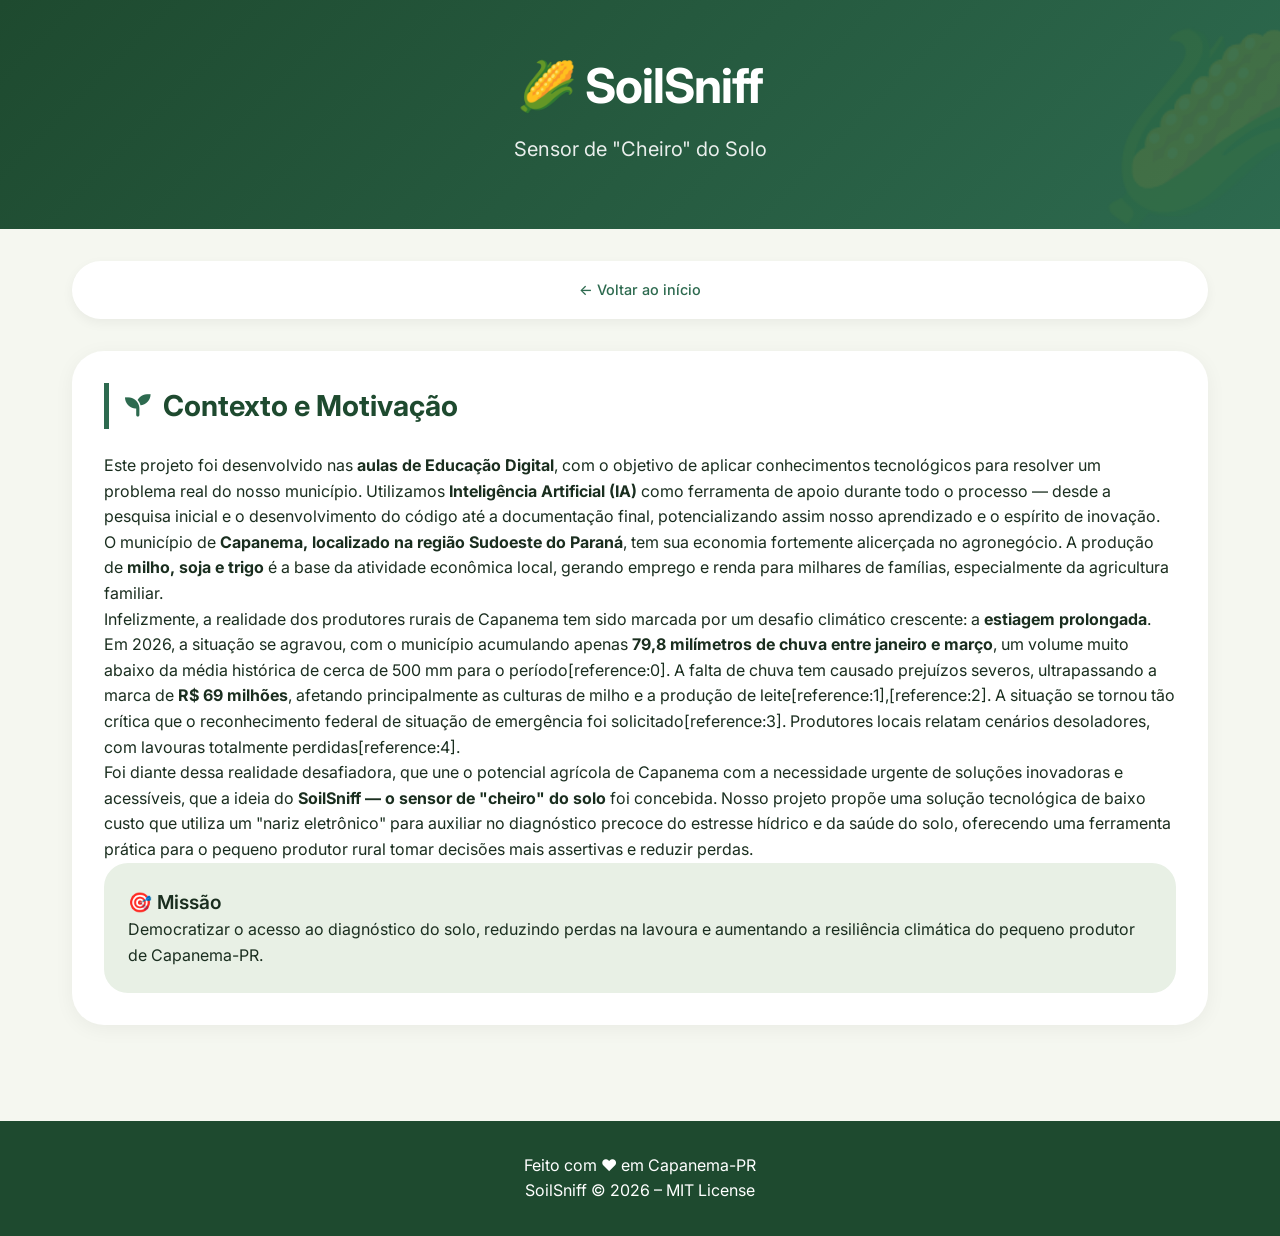
==== paginas/pagina1.html @ 220c475a "hhhh" ====
<!DOCTYPE html>
<html lang="pt-br">
<head>
    <meta charset="UTF-8">
    <meta name="viewport" content="width=device-width, initial-scale=1.0">
    <title>SoilSniff - Contexto</title>
    <link href="https://fonts.googleapis.com/css2?family=Inter:ital,wght@0,100..900;1,100..900&display=swap" rel="stylesheet">
    <link rel="stylesheet" href="https://cdnjs.cloudflare.com/ajax/libs/font-awesome/6.0.0-beta3/css/all.min.css">
    <link rel="stylesheet" href="../style.css">
    <link rel="stylesheet" href="../css/text.css">
    <link rel="stylesheet" href="../css/divs.css">
</head>
<body>
    <div class="header"><div class="header-content"><h1>🌽 SoilSniff</h1><p>Sensor de "Cheiro" do Solo</p></div></div>
    <div class="container">
        <div class="nav"><a href="../index.html">← Voltar ao início</a></div>
        <section class="section">
            <h2><i class="fas fa-seedling"></i> Contexto e Motivação</h2>
            <p>Este projeto foi desenvolvido nas <strong>aulas de Educação Digital</strong>, com o objetivo de aplicar conhecimentos tecnológicos para resolver um problema real do nosso município. Utilizamos <strong>Inteligência Artificial (IA)</strong> como ferramenta de apoio durante todo o processo — desde a pesquisa inicial e o desenvolvimento do código até a documentação final, potencializando assim nosso aprendizado e o espírito de inovação.</p>
            
            <p>O município de <strong>Capanema, localizado na região Sudoeste do Paraná</strong>, tem sua economia fortemente alicerçada no agronegócio. A produção de <strong>milho, soja e trigo</strong> é a base da atividade econômica local, gerando emprego e renda para milhares de famílias, especialmente da agricultura familiar.</p>
            
            <p>Infelizmente, a realidade dos produtores rurais de Capanema tem sido marcada por um desafio climático crescente: a <strong>estiagem prolongada</strong>. Em 2026, a situação se agravou, com o município acumulando apenas <strong>79,8 milímetros de chuva entre janeiro e março</strong>, um volume muito abaixo da média histórica de cerca de 500 mm para o período[reference:0]. A falta de chuva tem causado prejuízos severos, ultrapassando a marca de <strong>R$ 69 milhões</strong>, afetando principalmente as culturas de milho e a produção de leite[reference:1],[reference:2]. A situação se tornou tão crítica que o reconhecimento federal de situação de emergência foi solicitado[reference:3]. Produtores locais relatam cenários desoladores, com lavouras totalmente perdidas[reference:4].</p>
            
            <p>Foi diante dessa realidade desafiadora, que une o potencial agrícola de Capanema com a necessidade urgente de soluções inovadoras e acessíveis, que a ideia do <strong>SoilSniff — o sensor de "cheiro" do solo</strong> foi concebida. Nosso projeto propõe uma solução tecnológica de baixo custo que utiliza um "nariz eletrônico" para auxiliar no diagnóstico precoce do estresse hídrico e da saúde do solo, oferecendo uma ferramenta prática para o pequeno produtor rural tomar decisões mais assertivas e reduzir perdas.</p>

            <div class="stat-card" style="background: #e8f0e5; text-align: left;">
                <p style="font-size: 1.2rem; font-weight: 600;">🎯 Missão</p>
                <p>Democratizar o acesso ao diagnóstico do solo, reduzindo perdas na lavoura e aumentando a resiliência climática do pequeno produtor de Capanema-PR.</p>
            </div>
        </section>
    </div>
    <div class="footer"><p>Feito com ❤️ em Capanema-PR</p><p>SoilSniff © 2026 – MIT License</p></div>
</body>
</html>
---- style.css ----
* {
    margin: 0;
    padding: 0;
    box-sizing: border-box;
}

body {
    font-family: 'Inter', sans-serif;
    background-color: #f5f7f0;
    color: #1a2e1f;
    line-height: 1.6;
}

.header {
    background: linear-gradient(135deg, #1e4a2f 0%, #2d6a4f 100%);
    color: white;
    padding: 3rem 2rem;
    text-align: center;
    position: relative;
    overflow: hidden;
}

.header::before {
    content: "🌽";
    font-size: 180px;
    position: absolute;
    bottom: -40px;
    right: -40px;
    opacity: 0.1;
    pointer-events: none;
}

.header-content {
    max-width: 800px;
    margin: 0 auto;
    position: relative;
    z-index: 1;
}

.header h1 {
    font-size: 3rem;
    margin-bottom: 0.5rem;
    letter-spacing: -0.02em;
}

.header p {
    font-size: 1.25rem;
    opacity: 0.9;
    margin-bottom: 1rem;
}

.badges {
    margin-top: 1rem;
    display: flex;
    gap: 0.75rem;
    justify-content: center;
    flex-wrap: wrap;
}

.badge {
    background: rgba(255,255,255,0.2);
    padding: 0.4rem 1rem;
    border-radius: 20px;
    font-size: 0.85rem;
    backdrop-filter: blur(4px);
}

.container {
    max-width: 1200px;
    margin: 0 auto;
    padding: 2rem;
}

.nav {
    background: white;
    border-radius: 60px;
    padding: 0.5rem 1rem;
    display: flex;
    justify-content: center;
    flex-wrap: wrap;
    gap: 0.5rem;
    margin-bottom: 2rem;
    box-shadow: 0 4px 12px rgba(0,0,0,0.05);
    position: sticky;
    top: 1rem;
    z-index: 100;
}

.nav a {
    color: #2d6a4f;
    text-decoration: none;
    padding: 0.6rem 1.2rem;
    border-radius: 40px;
    font-weight: 500;
    transition: all 0.2s;
    font-size: 0.9rem;
}

.nav a:hover {
    background: #e8f0e5;
    color: #1a4a2f;
}

.section {
    background: white;
    border-radius: 32px;
    padding: 2rem;
    margin-bottom: 2rem;
    box-shadow: 0 4px 20px rgba(0,0,0,0.05);
    transition: transform 0.2s;
}

.section:hover {
    transform: translateY(-2px);
}

.section h2 {
    font-size: 1.8rem;
    margin-bottom: 1.5rem;
    color: #1e4a2f;
    display: flex;
    align-items: center;
    gap: 0.75rem;
    border-left: 5px solid #2d6a4f;
    padding-left: 1rem;
}

.section h2 i {
    color: #2d6a4f;
    font-size: 1.6rem;
}

.card-grid {
    display: grid;
    grid-template-columns: repeat(auto-fit, minmax(280px, 1fr));
    gap: 1.5rem;
    margin-top: 1rem;
}

.card {
    background: #f9fbf7;
    padding: 1.5rem;
    border-radius: 24px;
    border: 1px solid #e0e8db;
    transition: all 0.2s;
}

.card:hover {
    border-color: #2d6a4f;
    box-shadow: 0 8px 24px rgba(45,106,79,0.1);
}

.card h3 {
    color: #1e4a2f;
    margin-bottom: 1rem;
    font-size: 1.25rem;
}

.led-table {
    display: flex;
    flex-direction: column;
    gap: 1rem;
}

.led-item {
    display: flex;
    align-items: center;
    gap: 1rem;
    padding: 0.75rem;
    background: #f9fbf7;
    border-radius: 16px;
}

.led-light {
    width: 40px;
    height: 40px;
    border-radius: 50%;
    box-shadow: 0 2px 8px rgba(0,0,0,0.2);
}

.led-light.verde {
    background: #22c55e;
    box-shadow: 0 0 8px #22c55e;
}

.led-light.amarelo {
    background: #eab308;
    box-shadow: 0 0 8px #eab308;
}

.led-light.vermelho {
    background: #ef4444;
    box-shadow: 0 0 8px #ef4444;
}

.code-block {
    background: #1e293b;
    color: #e2e8f0;
    padding: 1rem;
    border-radius: 16px;
    overflow-x: auto;
    font-family: 'Monaco', 'Menlo', monospace;
    font-size: 0.8rem;
    line-height: 1.5;
    margin: 1rem 0;
}

.hardware-table {
    width: 100%;
    border-collapse: collapse;
}

.hardware-table th,
.hardware-table td {
    padding: 0.75rem;
    text-align: left;
    border-bottom: 1px solid #e0e8db;
}

.hardware-table th {
    background: #e8f0e5;
    font-weight: 600;
    color: #1e4a2f;
}

.btn {
    display: inline-block;
    background: #2d6a4f;
    color: white;
    padding: 0.75rem 1.5rem;
    border-radius: 40px;
    text-decoration: none;
    font-weight: 500;
    transition: all 0.2s;
    border: none;
    cursor: pointer;
}

.btn:hover {
    background: #1e4a2f;
    transform: scale(1.02);
}

.footer {
    background: #1e4a2f;
    color: white;
    text-align: center;
    padding: 2rem;
    margin-top: 2rem;
}

.stats-grid {
    display: grid;
    grid-template-columns: repeat(auto-fit, minmax(150px, 1fr));
    gap: 1rem;
    text-align: center;
}

.stat-card {
    background: linear-gradient(135deg, #e8f0e5, #d4e2cc);
    padding: 1.5rem;
    border-radius: 24px;
}

.stat-number {
    font-size: 2rem;
    font-weight: 700;
    color: #1e4a2f;
}

.demo-panel {
    background: #1e293b;
    border-radius: 24px;
    padding: 2rem;
    color: white;
    text-align: center;
}

.demo-led {
    width: 80px;
    height: 80px;
    border-radius: 50%;
    margin: 1rem auto;
    transition: all 0.3s;
}

.slider-container {
    margin-top: 1rem;
}

input[type="range"] {
    width: 100%;
    margin: 0.5rem 0;
}

@media (max-width: 768px) {
    .header h1 {
        font-size: 2rem;
    }
    .container {
        padding: 1rem;
    }
    .section {
        padding: 1.5rem;
    }
    .nav {
        border-radius: 20px;
    }
    .nav a {
        padding: 0.4rem 0.8rem;
        font-size: 0.8rem;
    }
}
---- css/text.css ----
.text-center {
    text-align: center;
}

.text-highlight {
    background: linear-gradient(120deg, #e8f0e5 0%, #e8f0e5 40%, transparent 60%);
    padding: 0 0.3rem;
    font-weight: 600;
}

.small-caps {
    font-variant: small-caps;
    letter-spacing: 0.5px;
}

.text-bold {
    font-weight: 700;
}

.text-muted {
    color: #5a6e4d;
}

.lead {
    font-size: 1.2rem;
    font-weight: 500;
}
---- css/divs.css ----
.shadow-light {
    box-shadow: 0 2px 8px rgba(0,0,0,0.05);
}

.bg-soft-green {
    background-color: #f0f5ec;
}

.rounded-xl {
    border-radius: 32px;
}

.p-4 {
    padding: 1rem;
}

.mb-2 {
    margin-bottom: 0.5rem;
}

.mt-4 {
    margin-top: 1.5rem;
}

.flex-center {
    display: flex;
    justify-content: center;
    align-items: center;
}

.gap-2 {
    gap: 0.5rem;
}

.border-bottom {
    border-bottom: 2px solid #e0e8db;
}
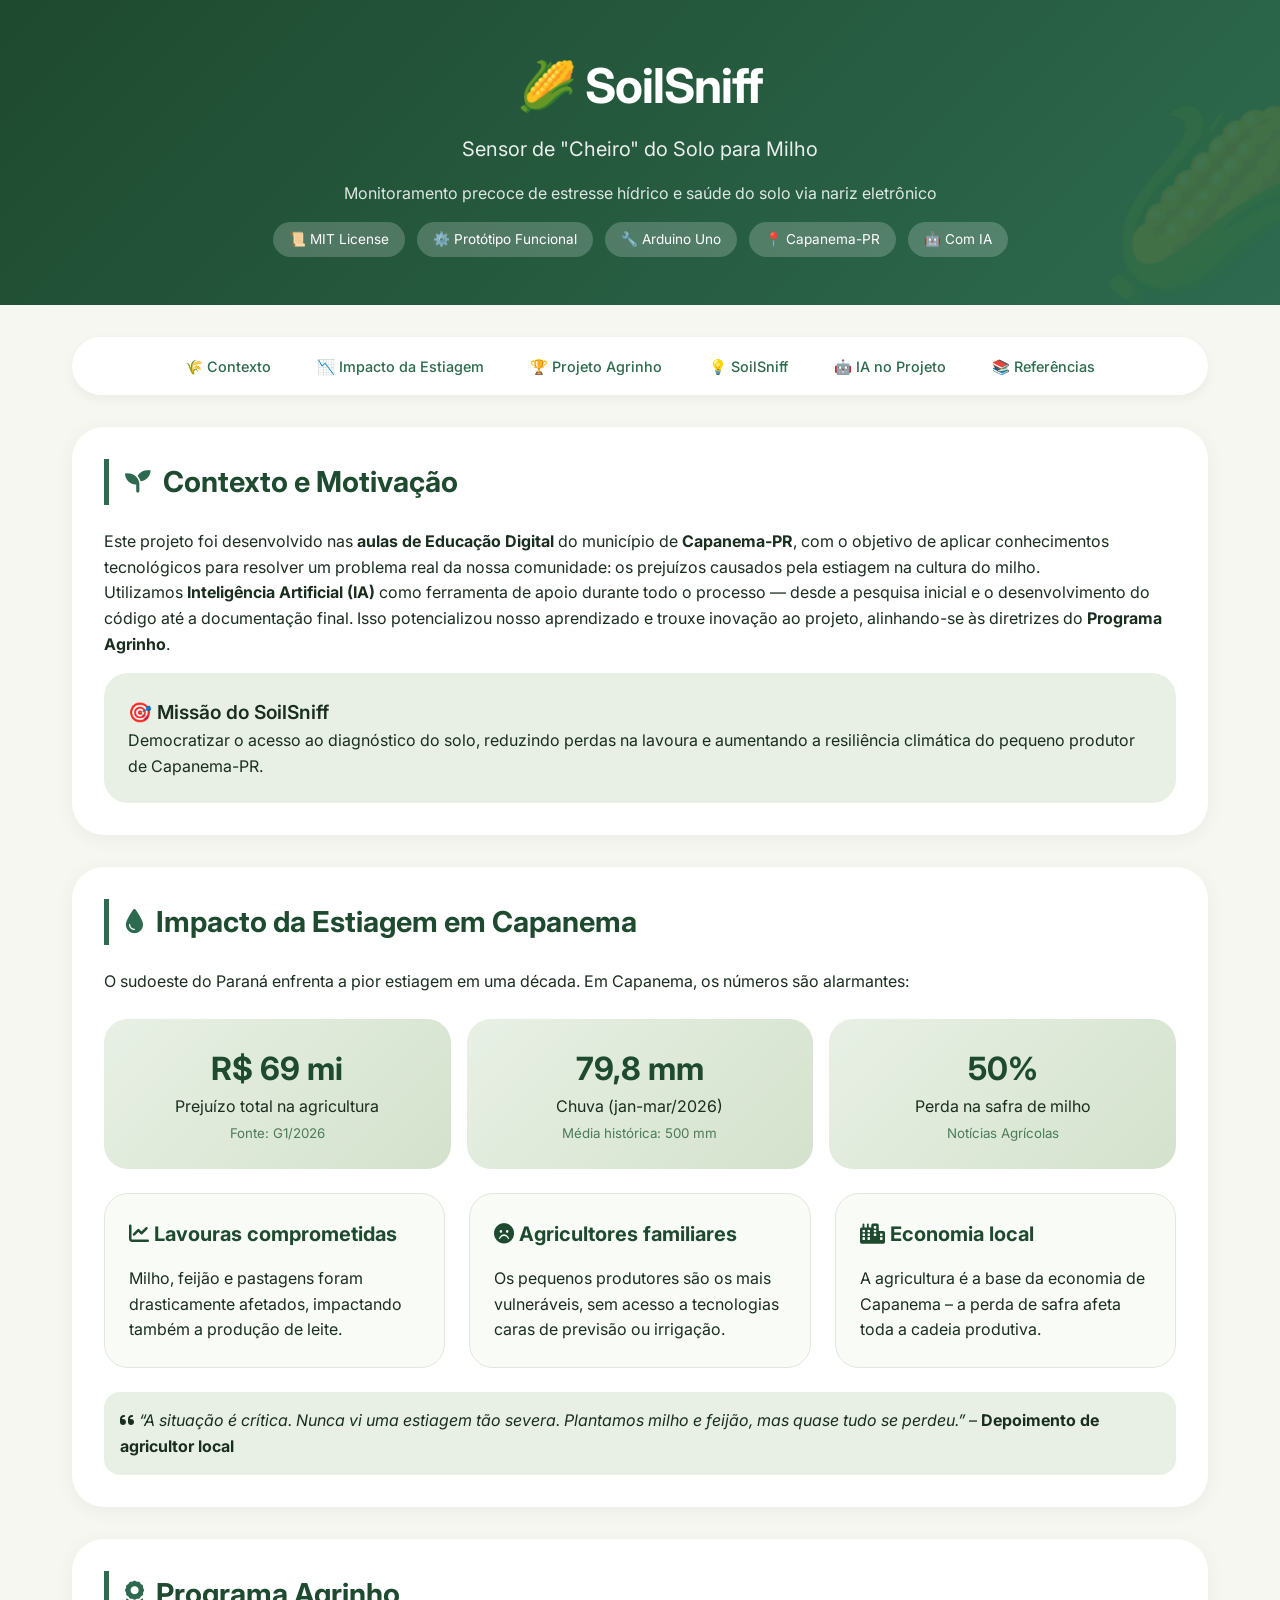
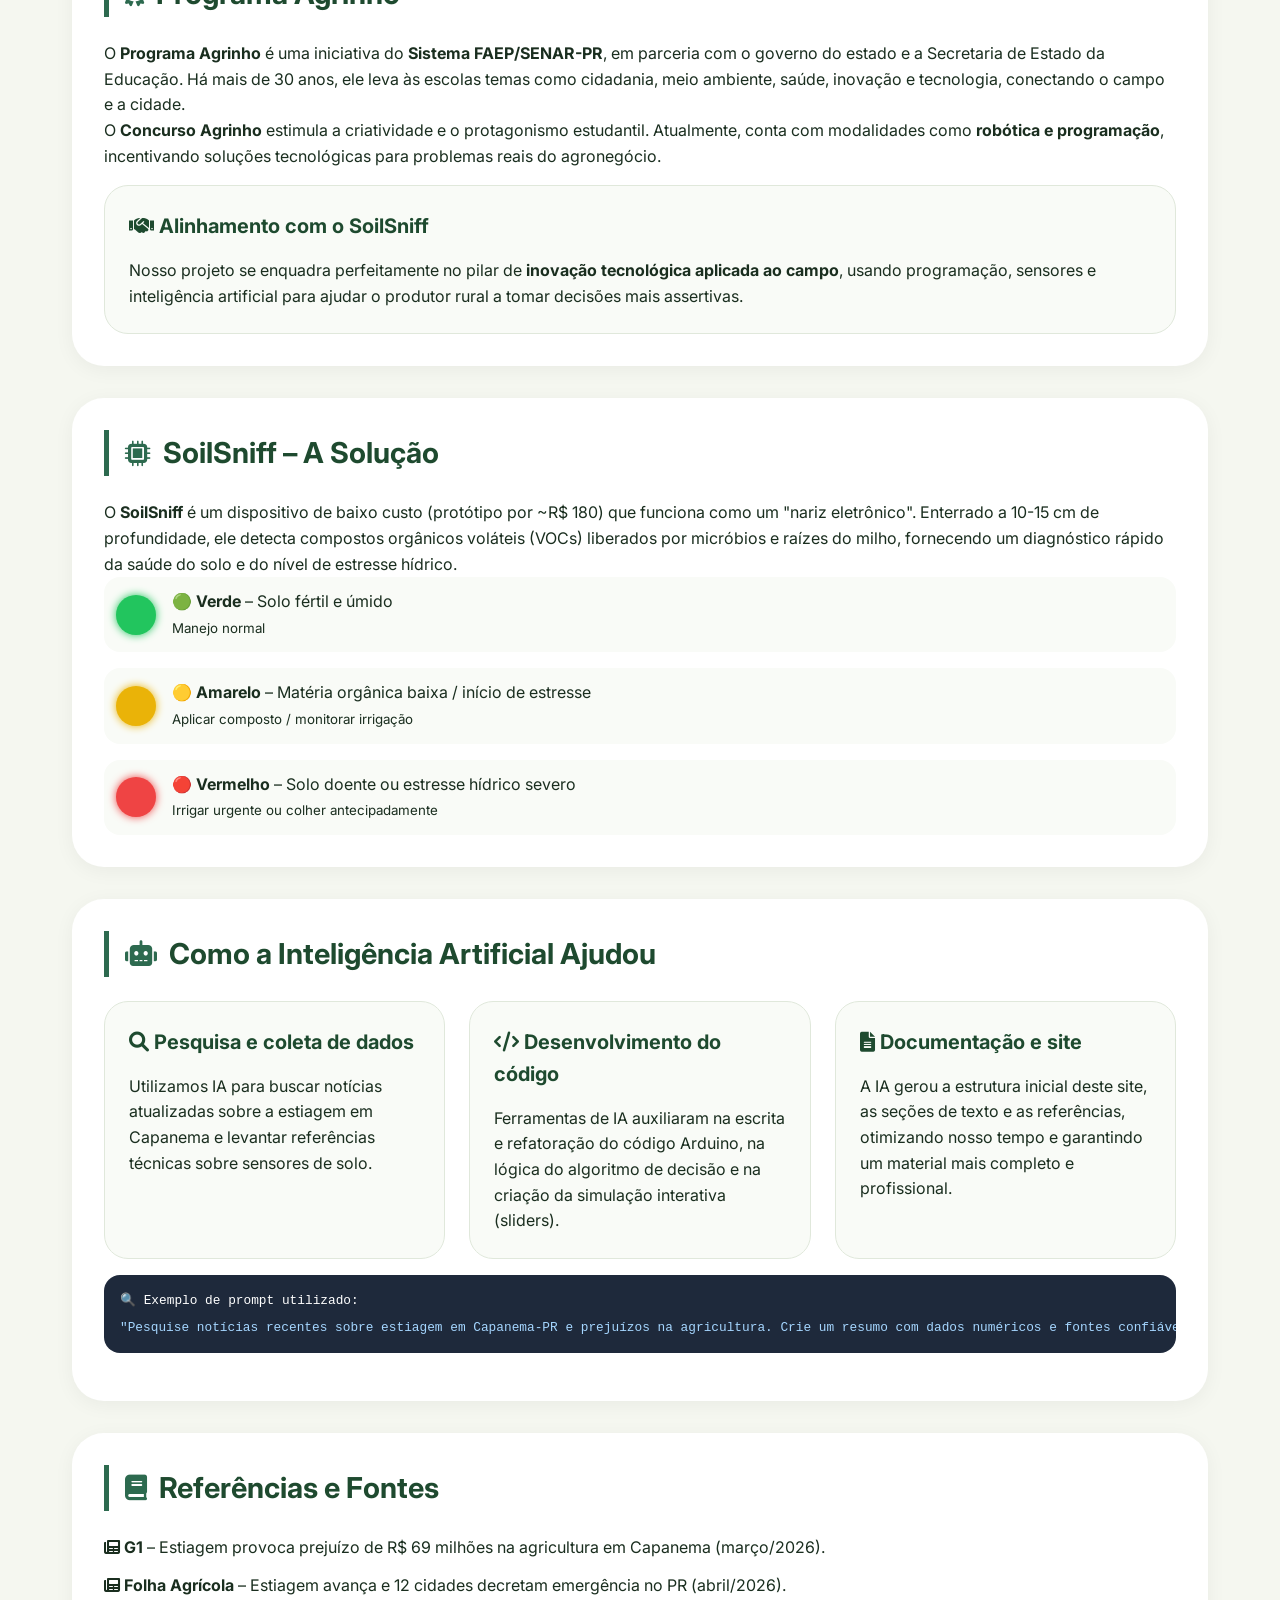
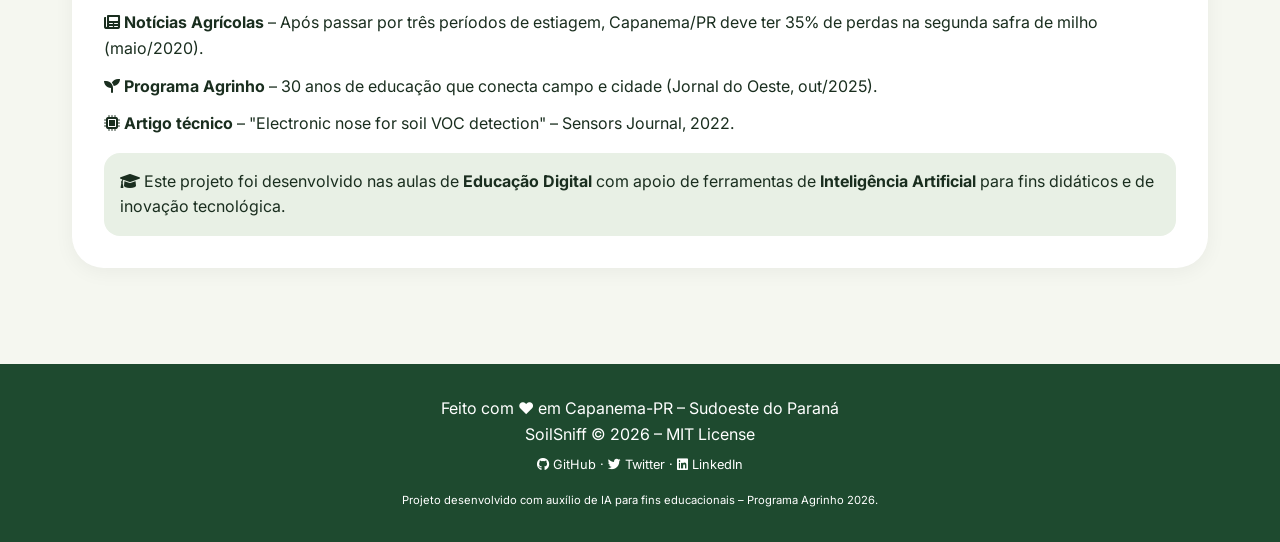
==== commit bf4696a8: "ok." ====
--- a/paginas/pagina1.html
+++ b/paginas/pagina1.html
@@ -11,25 +11,160 @@
     <link rel="stylesheet" href="../css/divs.css">
 </head>
 <body>
-    <div class="header"><div class="header-content"><h1>🌽 SoilSniff</h1><p>Sensor de "Cheiro" do Solo</p></div></div>
+    <div class="header">
+        <div class="header-content">
+            <h1>🌽 SoilSniff</h1>
+            <p>Sensor de "Cheiro" do Solo para Milho</p>
+            <p style="font-size: 1rem; opacity: 0.85;">Monitoramento precoce de estresse hídrico e saúde do solo via nariz eletrônico</p>
+            <div class="badges">
+                <span class="badge">📜 MIT License</span>
+                <span class="badge">⚙️ Protótipo Funcional</span>
+                <span class="badge">🔧 Arduino Uno</span>
+                <span class="badge">📍 Capanema-PR</span>
+                <span class="badge">🤖 Com IA</span>
+            </div>
+        </div>
+    </div>
+
     <div class="container">
-        <div class="nav"><a href="../index.html">← Voltar ao início</a></div>
-        <section class="section">
+        <div class="nav">
+            <a href="#contexto">🌾 Contexto</a>
+            <a href="#impacto">📉 Impacto da Estiagem</a>
+            <a href="#agrinho">🏆 Projeto Agrinho</a>
+            <a href="#solucao">💡 SoilSniff</a>
+            <a href="#ia">🤖 IA no Projeto</a>
+            <a href="#referencias">📚 Referências</a>
+        </div>
+
+        <!-- SEÇÃO CONTEXTO -->
+        <section id="contexto" class="section">
             <h2><i class="fas fa-seedling"></i> Contexto e Motivação</h2>
-            <p>Este projeto foi desenvolvido nas <strong>aulas de Educação Digital</strong>, com o objetivo de aplicar conhecimentos tecnológicos para resolver um problema real do nosso município. Utilizamos <strong>Inteligência Artificial (IA)</strong> como ferramenta de apoio durante todo o processo — desde a pesquisa inicial e o desenvolvimento do código até a documentação final, potencializando assim nosso aprendizado e o espírito de inovação.</p>
-            
-            <p>O município de <strong>Capanema, localizado na região Sudoeste do Paraná</strong>, tem sua economia fortemente alicerçada no agronegócio. A produção de <strong>milho, soja e trigo</strong> é a base da atividade econômica local, gerando emprego e renda para milhares de famílias, especialmente da agricultura familiar.</p>
-            
-            <p>Infelizmente, a realidade dos produtores rurais de Capanema tem sido marcada por um desafio climático crescente: a <strong>estiagem prolongada</strong>. Em 2026, a situação se agravou, com o município acumulando apenas <strong>79,8 milímetros de chuva entre janeiro e março</strong>, um volume muito abaixo da média histórica de cerca de 500 mm para o período[reference:0]. A falta de chuva tem causado prejuízos severos, ultrapassando a marca de <strong>R$ 69 milhões</strong>, afetando principalmente as culturas de milho e a produção de leite[reference:1],[reference:2]. A situação se tornou tão crítica que o reconhecimento federal de situação de emergência foi solicitado[reference:3]. Produtores locais relatam cenários desoladores, com lavouras totalmente perdidas[reference:4].</p>
-            
-            <p>Foi diante dessa realidade desafiadora, que une o potencial agrícola de Capanema com a necessidade urgente de soluções inovadoras e acessíveis, que a ideia do <strong>SoilSniff — o sensor de "cheiro" do solo</strong> foi concebida. Nosso projeto propõe uma solução tecnológica de baixo custo que utiliza um "nariz eletrônico" para auxiliar no diagnóstico precoce do estresse hídrico e da saúde do solo, oferecendo uma ferramenta prática para o pequeno produtor rural tomar decisões mais assertivas e reduzir perdas.</p>
-
-            <div class="stat-card" style="background: #e8f0e5; text-align: left;">
-                <p style="font-size: 1.2rem; font-weight: 600;">🎯 Missão</p>
+            <p>Este projeto foi desenvolvido nas <strong>aulas de Educação Digital</strong> do município de <strong>Capanema-PR</strong>, com o objetivo de aplicar conhecimentos tecnológicos para resolver um problema real da nossa comunidade: os prejuízos causados pela estiagem na cultura do milho.</p>
+            <p>Utilizamos <strong>Inteligência Artificial (IA)</strong> como ferramenta de apoio durante todo o processo — desde a pesquisa inicial e o desenvolvimento do código até a documentação final. Isso potencializou nosso aprendizado e trouxe inovação ao projeto, alinhando-se às diretrizes do <strong>Programa Agrinho</strong>.</p>
+            <div class="stat-card" style="background: #e8f0e5; text-align: left; margin-top: 1rem;">
+                <p style="font-size: 1.2rem; font-weight: 600;">🎯 Missão do SoilSniff</p>
                 <p>Democratizar o acesso ao diagnóstico do solo, reduzindo perdas na lavoura e aumentando a resiliência climática do pequeno produtor de Capanema-PR.</p>
             </div>
         </section>
+
+        <!-- SEÇÃO IMPACTO DA ESTIAGEM (com cards e dados) -->
+        <section id="impacto" class="section">
+            <h2><i class="fas fa-tint"></i> Impacto da Estiagem em Capanema</h2>
+            <p>O sudoeste do Paraná enfrenta a pior estiagem em uma década. Em Capanema, os números são alarmantes:</p>
+            <div class="stats-grid" style="margin: 1.5rem 0;">
+                <div class="stat-card">
+                    <div class="stat-number">R$ 69 mi</div>
+                    <div>Prejuízo total na agricultura</div>
+                    <small style="color:#4a7c59;">Fonte: G1/2026</small>
+                </div>
+                <div class="stat-card">
+                    <div class="stat-number">79,8 mm</div>
+                    <div>Chuva (jan-mar/2026)</div>
+                    <small style="color:#4a7c59;">Média histórica: 500 mm</small>
+                </div>
+                <div class="stat-card">
+                    <div class="stat-number">50%</div>
+                    <div>Perda na safra de milho</div>
+                    <small style="color:#4a7c59;">Notícias Agrícolas</small>
+                </div>
+            </div>
+            <div class="card-grid">
+                <div class="card">
+                    <h3><i class="fas fa-chart-line"></i> Lavouras comprometidas</h3>
+                    <p>Milho, feijão e pastagens foram drasticamente afetados, impactando também a produção de leite.</p>
+                </div>
+                <div class="card">
+                    <h3><i class="fas fa-frown"></i> Agricultores familiares</h3>
+                    <p>Os pequenos produtores são os mais vulneráveis, sem acesso a tecnologias caras de previsão ou irrigação.</p>
+                </div>
+                <div class="card">
+                    <h3><i class="fas fa-city"></i> Economia local</h3>
+                    <p>A agricultura é a base da economia de Capanema – a perda de safra afeta toda a cadeia produtiva.</p>
+                </div>
+            </div>
+            <div style="margin-top: 1.5rem; padding: 1rem; background: #e8f0e5; border-radius: 16px;">
+                <p><i class="fas fa-quote-left"></i> <em>“A situação é crítica. Nunca vi uma estiagem tão severa. Plantamos milho e feijão, mas quase tudo se perdeu.”</em> – <strong>Depoimento de agricultor local</strong></p>
+            </div>
+        </section>
+
+        <!-- SEÇÃO PROJETO AGRINHO -->
+        <section id="agrinho" class="section">
+            <h2><i class="fas fa-award"></i> Programa Agrinho</h2>
+            <p>O <strong>Programa Agrinho</strong> é uma iniciativa do <strong>Sistema FAEP/SENAR-PR</strong>, em parceria com o governo do estado e a Secretaria de Estado da Educação. Há mais de 30 anos, ele leva às escolas temas como cidadania, meio ambiente, saúde, inovação e tecnologia, conectando o campo e a cidade.</p>
+            <p>O <strong>Concurso Agrinho</strong> estimula a criatividade e o protagonismo estudantil. Atualmente, conta com modalidades como <strong>robótica e programação</strong>, incentivando soluções tecnológicas para problemas reais do agronegócio.</p>
+            <div class="card" style="margin-top: 1rem;">
+                <h3><i class="fas fa-handshake"></i> Alinhamento com o SoilSniff</h3>
+                <p>Nosso projeto se enquadra perfeitamente no pilar de <strong>inovação tecnológica aplicada ao campo</strong>, usando programação, sensores e inteligência artificial para ajudar o produtor rural a tomar decisões mais assertivas.</p>
+            </div>
+        </section>
+
+        <!-- SEÇÃO SOLUÇÃO SOILSNIFF -->
+        <section id="solucao" class="section">
+            <h2><i class="fas fa-microchip"></i> SoilSniff – A Solução</h2>
+            <p>O <strong>SoilSniff</strong> é um dispositivo de baixo custo (protótipo por ~R$ 180) que funciona como um "nariz eletrônico". Enterrado a 10-15 cm de profundidade, ele detecta compostos orgânicos voláteis (VOCs) liberados por micróbios e raízes do milho, fornecendo um diagnóstico rápido da saúde do solo e do nível de estresse hídrico.</p>
+            <div class="led-table">
+                <div class="led-item">
+                    <div class="led-light verde"></div>
+                    <div><strong>🟢 Verde</strong> – Solo fértil e úmido<br><small>Manejo normal</small></div>
+                </div>
+                <div class="led-item">
+                    <div class="led-light amarelo"></div>
+                    <div><strong>🟡 Amarelo</strong> – Matéria orgânica baixa / início de estresse<br><small>Aplicar composto / monitorar irrigação</small></div>
+                </div>
+                <div class="led-item">
+                    <div class="led-light vermelho"></div>
+                    <div><strong>🔴 Vermelho</strong> – Solo doente ou estresse hídrico severo<br><small>Irrigar urgente ou colher antecipadamente</small></div>
+                </div>
+            </div>
+        </section>
+
+        <!-- SEÇÃO IA NO PROJETO -->
+        <section id="ia" class="section">
+            <h2><i class="fas fa-robot"></i> Como a Inteligência Artificial Ajudou</h2>
+            <div class="card-grid">
+                <div class="card">
+                    <h3><i class="fas fa-search"></i> Pesquisa e coleta de dados</h3>
+                    <p>Utilizamos IA para buscar notícias atualizadas sobre a estiagem em Capanema e levantar referências técnicas sobre sensores de solo.</p>
+                </div>
+                <div class="card">
+                    <h3><i class="fas fa-code"></i> Desenvolvimento do código</h3>
+                    <p>Ferramentas de IA auxiliaram na escrita e refatoração do código Arduino, na lógica do algoritmo de decisão e na criação da simulação interativa (sliders).</p>
+                </div>
+                <div class="card">
+                    <h3><i class="fas fa-file-alt"></i> Documentação e site</h3>
+                    <p>A IA gerou a estrutura inicial deste site, as seções de texto e as referências, otimizando nosso tempo e garantindo um material mais completo e profissional.</p>
+                </div>
+            </div>
+            <div class="code-block" style="margin-top: 1rem;">
+                <p style="color: white; margin-bottom: 0.5rem;">🔍 Exemplo de prompt utilizado:</p>
+                <pre style="margin:0; color:#a5d6ff;">"Pesquise notícias recentes sobre estiagem em Capanema-PR e prejuízos na agricultura. Crie um resumo com dados numéricos e fontes confiáveis."</pre>
+            </div>
+        </section>
+
+        <!-- SEÇÃO REFERÊNCIAS -->
+        <section id="referencias" class="section">
+            <h2><i class="fas fa-book"></i> Referências e Fontes</h2>
+            <ul style="list-style-type: none; padding-left: 0;">
+                <li style="margin-bottom: 0.75rem;"><i class="fas fa-newspaper"></i> <strong>G1</strong> – Estiagem provoca prejuízo de R$ 69 milhões na agricultura em Capanema (março/2026).</li>
+                <li style="margin-bottom: 0.75rem;"><i class="fas fa-newspaper"></i> <strong>Folha Agrícola</strong> – Estiagem avança e 12 cidades decretam emergência no PR (abril/2026).</li>
+                <li style="margin-bottom: 0.75rem;"><i class="fas fa-newspaper"></i> <strong>Notícias Agrícolas</strong> – Após passar por três períodos de estiagem, Capanema/PR deve ter 35% de perdas na segunda safra de milho (maio/2020).</li>
+                <li style="margin-bottom: 0.75rem;"><i class="fas fa-seedling"></i> <strong>Programa Agrinho</strong> – 30 anos de educação que conecta campo e cidade (Jornal do Oeste, out/2025).</li>
+                <li><i class="fas fa-microchip"></i> <strong>Artigo técnico</strong> – "Electronic nose for soil VOC detection" – Sensors Journal, 2022.</li>
+            </ul>
+            <div style="margin-top: 1rem; padding: 1rem; background: #e8f0e5; border-radius: 16px;">
+                <p><i class="fas fa-graduation-cap"></i> Este projeto foi desenvolvido nas aulas de <strong>Educação Digital</strong> com apoio de ferramentas de <strong>Inteligência Artificial</strong> para fins didáticos e de inovação tecnológica.</p>
+            </div>
+        </section>
     </div>
-    <div class="footer"><p>Feito com ❤️ em Capanema-PR</p><p>SoilSniff © 2026 – MIT License</p></div>
-</body>
-</html>+
+    <div class="footer">
+        <p>Feito com ❤️ em Capanema-PR – Sudoeste do Paraná</p>
+        <p>SoilSniff © 2026 – MIT License</p>
+        <div style="margin-top: 0.5rem; font-size: 0.8rem;">
+            <i class="fab fa-github"></i> GitHub · 
+            <i class="fab fa-twitter"></i> Twitter · 
+            <i class="fab fa-linkedin"></i> LinkedIn
+        </div>
+        <p style="margin-top: 1rem; font-size: 0.7rem;">Projeto desenvolvido com auxílio de IA para fins educacionais – Programa Agrinho 2026.</p>
+    </div>
+</body>
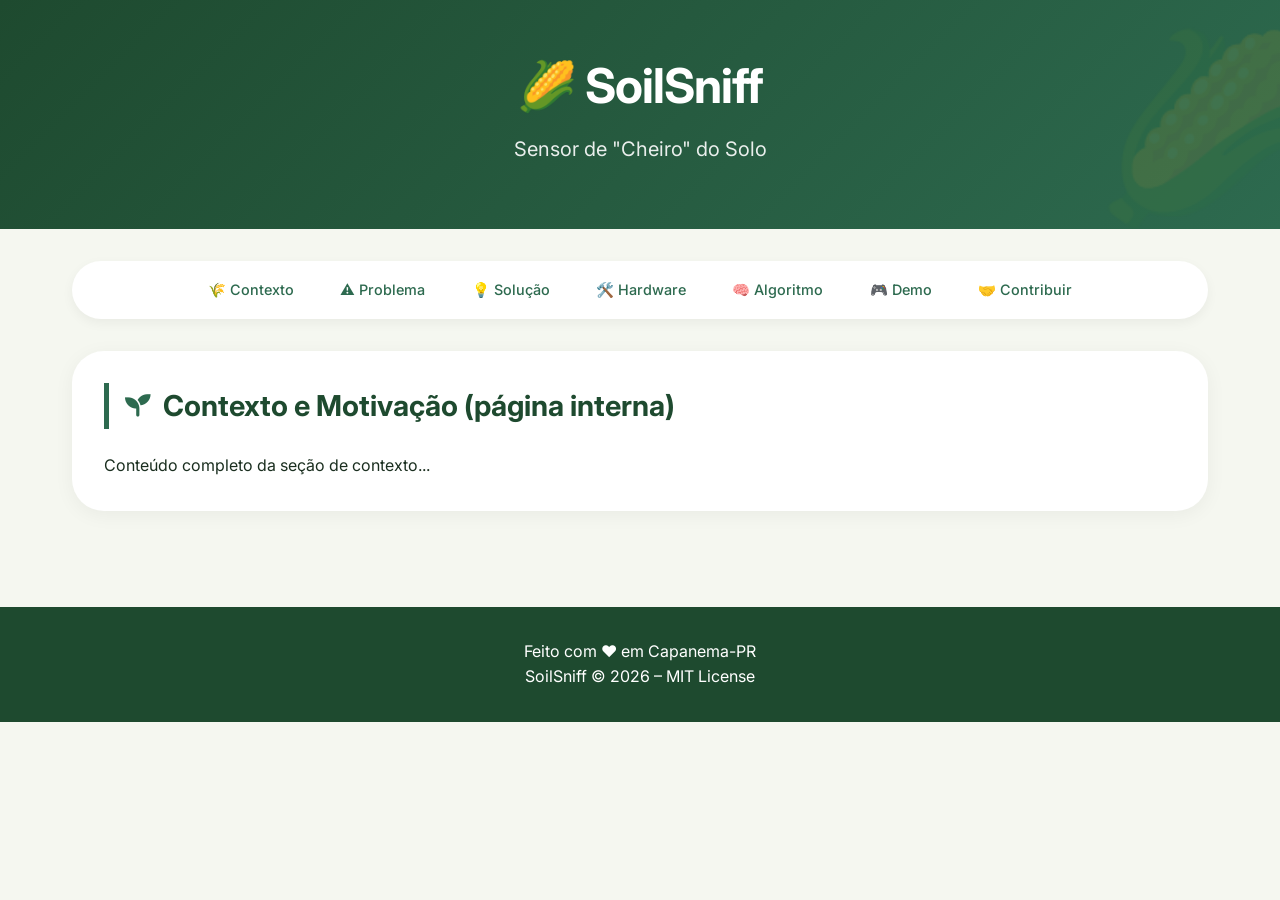
==== commit cd5673d5: "ok." ====
--- a/paginas/pagina1.html
+++ b/paginas/pagina1.html
@@ -14,157 +14,30 @@
     <div class="header">
         <div class="header-content">
             <h1>🌽 SoilSniff</h1>
-            <p>Sensor de "Cheiro" do Solo para Milho</p>
-            <p style="font-size: 1rem; opacity: 0.85;">Monitoramento precoce de estresse hídrico e saúde do solo via nariz eletrônico</p>
-            <div class="badges">
-                <span class="badge">📜 MIT License</span>
-                <span class="badge">⚙️ Protótipo Funcional</span>
-                <span class="badge">🔧 Arduino Uno</span>
-                <span class="badge">📍 Capanema-PR</span>
-                <span class="badge">🤖 Com IA</span>
-            </div>
+            <p>Sensor de "Cheiro" do Solo</p>
         </div>
     </div>
-
     <div class="container">
+        <!-- MENU CORRIGIDO: todos os links apontam para o index.html + seção -->
         <div class="nav">
-            <a href="#contexto">🌾 Contexto</a>
-            <a href="#impacto">📉 Impacto da Estiagem</a>
-            <a href="#agrinho">🏆 Projeto Agrinho</a>
-            <a href="#solucao">💡 SoilSniff</a>
-            <a href="#ia">🤖 IA no Projeto</a>
-            <a href="#referencias">📚 Referências</a>
+            <a href="../index.html#contexto">🌾 Contexto</a>
+            <a href="../index.html#problema">⚠️ Problema</a>
+            <a href="../index.html#solucao">💡 Solução</a>
+            <a href="../index.html#hardware">🛠️ Hardware</a>
+            <a href="../index.html#algoritmo">🧠 Algoritmo</a>
+            <a href="../index.html#demo">🎮 Demo</a>
+            <a href="../index.html#contribuir">🤝 Contribuir</a>
         </div>
 
-        <!-- SEÇÃO CONTEXTO -->
-        <section id="contexto" class="section">
-            <h2><i class="fas fa-seedling"></i> Contexto e Motivação</h2>
-            <p>Este projeto foi desenvolvido nas <strong>aulas de Educação Digital</strong> do município de <strong>Capanema-PR</strong>, com o objetivo de aplicar conhecimentos tecnológicos para resolver um problema real da nossa comunidade: os prejuízos causados pela estiagem na cultura do milho.</p>
-            <p>Utilizamos <strong>Inteligência Artificial (IA)</strong> como ferramenta de apoio durante todo o processo — desde a pesquisa inicial e o desenvolvimento do código até a documentação final. Isso potencializou nosso aprendizado e trouxe inovação ao projeto, alinhando-se às diretrizes do <strong>Programa Agrinho</strong>.</p>
-            <div class="stat-card" style="background: #e8f0e5; text-align: left; margin-top: 1rem;">
-                <p style="font-size: 1.2rem; font-weight: 600;">🎯 Missão do SoilSniff</p>
-                <p>Democratizar o acesso ao diagnóstico do solo, reduzindo perdas na lavoura e aumentando a resiliência climática do pequeno produtor de Capanema-PR.</p>
-            </div>
-        </section>
-
-        <!-- SEÇÃO IMPACTO DA ESTIAGEM (com cards e dados) -->
-        <section id="impacto" class="section">
-            <h2><i class="fas fa-tint"></i> Impacto da Estiagem em Capanema</h2>
-            <p>O sudoeste do Paraná enfrenta a pior estiagem em uma década. Em Capanema, os números são alarmantes:</p>
-            <div class="stats-grid" style="margin: 1.5rem 0;">
-                <div class="stat-card">
-                    <div class="stat-number">R$ 69 mi</div>
-                    <div>Prejuízo total na agricultura</div>
-                    <small style="color:#4a7c59;">Fonte: G1/2026</small>
-                </div>
-                <div class="stat-card">
-                    <div class="stat-number">79,8 mm</div>
-                    <div>Chuva (jan-mar/2026)</div>
-                    <small style="color:#4a7c59;">Média histórica: 500 mm</small>
-                </div>
-                <div class="stat-card">
-                    <div class="stat-number">50%</div>
-                    <div>Perda na safra de milho</div>
-                    <small style="color:#4a7c59;">Notícias Agrícolas</small>
-                </div>
-            </div>
-            <div class="card-grid">
-                <div class="card">
-                    <h3><i class="fas fa-chart-line"></i> Lavouras comprometidas</h3>
-                    <p>Milho, feijão e pastagens foram drasticamente afetados, impactando também a produção de leite.</p>
-                </div>
-                <div class="card">
-                    <h3><i class="fas fa-frown"></i> Agricultores familiares</h3>
-                    <p>Os pequenos produtores são os mais vulneráveis, sem acesso a tecnologias caras de previsão ou irrigação.</p>
-                </div>
-                <div class="card">
-                    <h3><i class="fas fa-city"></i> Economia local</h3>
-                    <p>A agricultura é a base da economia de Capanema – a perda de safra afeta toda a cadeia produtiva.</p>
-                </div>
-            </div>
-            <div style="margin-top: 1.5rem; padding: 1rem; background: #e8f0e5; border-radius: 16px;">
-                <p><i class="fas fa-quote-left"></i> <em>“A situação é crítica. Nunca vi uma estiagem tão severa. Plantamos milho e feijão, mas quase tudo se perdeu.”</em> – <strong>Depoimento de agricultor local</strong></p>
-            </div>
-        </section>
-
-        <!-- SEÇÃO PROJETO AGRINHO -->
-        <section id="agrinho" class="section">
-            <h2><i class="fas fa-award"></i> Programa Agrinho</h2>
-            <p>O <strong>Programa Agrinho</strong> é uma iniciativa do <strong>Sistema FAEP/SENAR-PR</strong>, em parceria com o governo do estado e a Secretaria de Estado da Educação. Há mais de 30 anos, ele leva às escolas temas como cidadania, meio ambiente, saúde, inovação e tecnologia, conectando o campo e a cidade.</p>
-            <p>O <strong>Concurso Agrinho</strong> estimula a criatividade e o protagonismo estudantil. Atualmente, conta com modalidades como <strong>robótica e programação</strong>, incentivando soluções tecnológicas para problemas reais do agronegócio.</p>
-            <div class="card" style="margin-top: 1rem;">
-                <h3><i class="fas fa-handshake"></i> Alinhamento com o SoilSniff</h3>
-                <p>Nosso projeto se enquadra perfeitamente no pilar de <strong>inovação tecnológica aplicada ao campo</strong>, usando programação, sensores e inteligência artificial para ajudar o produtor rural a tomar decisões mais assertivas.</p>
-            </div>
-        </section>
-
-        <!-- SEÇÃO SOLUÇÃO SOILSNIFF -->
-        <section id="solucao" class="section">
-            <h2><i class="fas fa-microchip"></i> SoilSniff – A Solução</h2>
-            <p>O <strong>SoilSniff</strong> é um dispositivo de baixo custo (protótipo por ~R$ 180) que funciona como um "nariz eletrônico". Enterrado a 10-15 cm de profundidade, ele detecta compostos orgânicos voláteis (VOCs) liberados por micróbios e raízes do milho, fornecendo um diagnóstico rápido da saúde do solo e do nível de estresse hídrico.</p>
-            <div class="led-table">
-                <div class="led-item">
-                    <div class="led-light verde"></div>
-                    <div><strong>🟢 Verde</strong> – Solo fértil e úmido<br><small>Manejo normal</small></div>
-                </div>
-                <div class="led-item">
-                    <div class="led-light amarelo"></div>
-                    <div><strong>🟡 Amarelo</strong> – Matéria orgânica baixa / início de estresse<br><small>Aplicar composto / monitorar irrigação</small></div>
-                </div>
-                <div class="led-item">
-                    <div class="led-light vermelho"></div>
-                    <div><strong>🔴 Vermelho</strong> – Solo doente ou estresse hídrico severo<br><small>Irrigar urgente ou colher antecipadamente</small></div>
-                </div>
-            </div>
-        </section>
-
-        <!-- SEÇÃO IA NO PROJETO -->
-        <section id="ia" class="section">
-            <h2><i class="fas fa-robot"></i> Como a Inteligência Artificial Ajudou</h2>
-            <div class="card-grid">
-                <div class="card">
-                    <h3><i class="fas fa-search"></i> Pesquisa e coleta de dados</h3>
-                    <p>Utilizamos IA para buscar notícias atualizadas sobre a estiagem em Capanema e levantar referências técnicas sobre sensores de solo.</p>
-                </div>
-                <div class="card">
-                    <h3><i class="fas fa-code"></i> Desenvolvimento do código</h3>
-                    <p>Ferramentas de IA auxiliaram na escrita e refatoração do código Arduino, na lógica do algoritmo de decisão e na criação da simulação interativa (sliders).</p>
-                </div>
-                <div class="card">
-                    <h3><i class="fas fa-file-alt"></i> Documentação e site</h3>
-                    <p>A IA gerou a estrutura inicial deste site, as seções de texto e as referências, otimizando nosso tempo e garantindo um material mais completo e profissional.</p>
-                </div>
-            </div>
-            <div class="code-block" style="margin-top: 1rem;">
-                <p style="color: white; margin-bottom: 0.5rem;">🔍 Exemplo de prompt utilizado:</p>
-                <pre style="margin:0; color:#a5d6ff;">"Pesquise notícias recentes sobre estiagem em Capanema-PR e prejuízos na agricultura. Crie um resumo com dados numéricos e fontes confiáveis."</pre>
-            </div>
-        </section>
-
-        <!-- SEÇÃO REFERÊNCIAS -->
-        <section id="referencias" class="section">
-            <h2><i class="fas fa-book"></i> Referências e Fontes</h2>
-            <ul style="list-style-type: none; padding-left: 0;">
-                <li style="margin-bottom: 0.75rem;"><i class="fas fa-newspaper"></i> <strong>G1</strong> – Estiagem provoca prejuízo de R$ 69 milhões na agricultura em Capanema (março/2026).</li>
-                <li style="margin-bottom: 0.75rem;"><i class="fas fa-newspaper"></i> <strong>Folha Agrícola</strong> – Estiagem avança e 12 cidades decretam emergência no PR (abril/2026).</li>
-                <li style="margin-bottom: 0.75rem;"><i class="fas fa-newspaper"></i> <strong>Notícias Agrícolas</strong> – Após passar por três períodos de estiagem, Capanema/PR deve ter 35% de perdas na segunda safra de milho (maio/2020).</li>
-                <li style="margin-bottom: 0.75rem;"><i class="fas fa-seedling"></i> <strong>Programa Agrinho</strong> – 30 anos de educação que conecta campo e cidade (Jornal do Oeste, out/2025).</li>
-                <li><i class="fas fa-microchip"></i> <strong>Artigo técnico</strong> – "Electronic nose for soil VOC detection" – Sensors Journal, 2022.</li>
-            </ul>
-            <div style="margin-top: 1rem; padding: 1rem; background: #e8f0e5; border-radius: 16px;">
-                <p><i class="fas fa-graduation-cap"></i> Este projeto foi desenvolvido nas aulas de <strong>Educação Digital</strong> com apoio de ferramentas de <strong>Inteligência Artificial</strong> para fins didáticos e de inovação tecnológica.</p>
-            </div>
+        <section class="section">
+            <h2><i class="fas fa-seedling"></i> Contexto e Motivação (página interna)</h2>
+            <p>Conteúdo completo da seção de contexto...</p>
+            <!-- todo o seu conteúdo aqui -->
         </section>
     </div>
-
     <div class="footer">
-        <p>Feito com ❤️ em Capanema-PR – Sudoeste do Paraná</p>
+        <p>Feito com ❤️ em Capanema-PR</p>
         <p>SoilSniff © 2026 – MIT License</p>
-        <div style="margin-top: 0.5rem; font-size: 0.8rem;">
-            <i class="fab fa-github"></i> GitHub · 
-            <i class="fab fa-twitter"></i> Twitter · 
-            <i class="fab fa-linkedin"></i> LinkedIn
-        </div>
-        <p style="margin-top: 1rem; font-size: 0.7rem;">Projeto desenvolvido com auxílio de IA para fins educacionais – Programa Agrinho 2026.</p>
     </div>
-</body>+</body>
+</html>
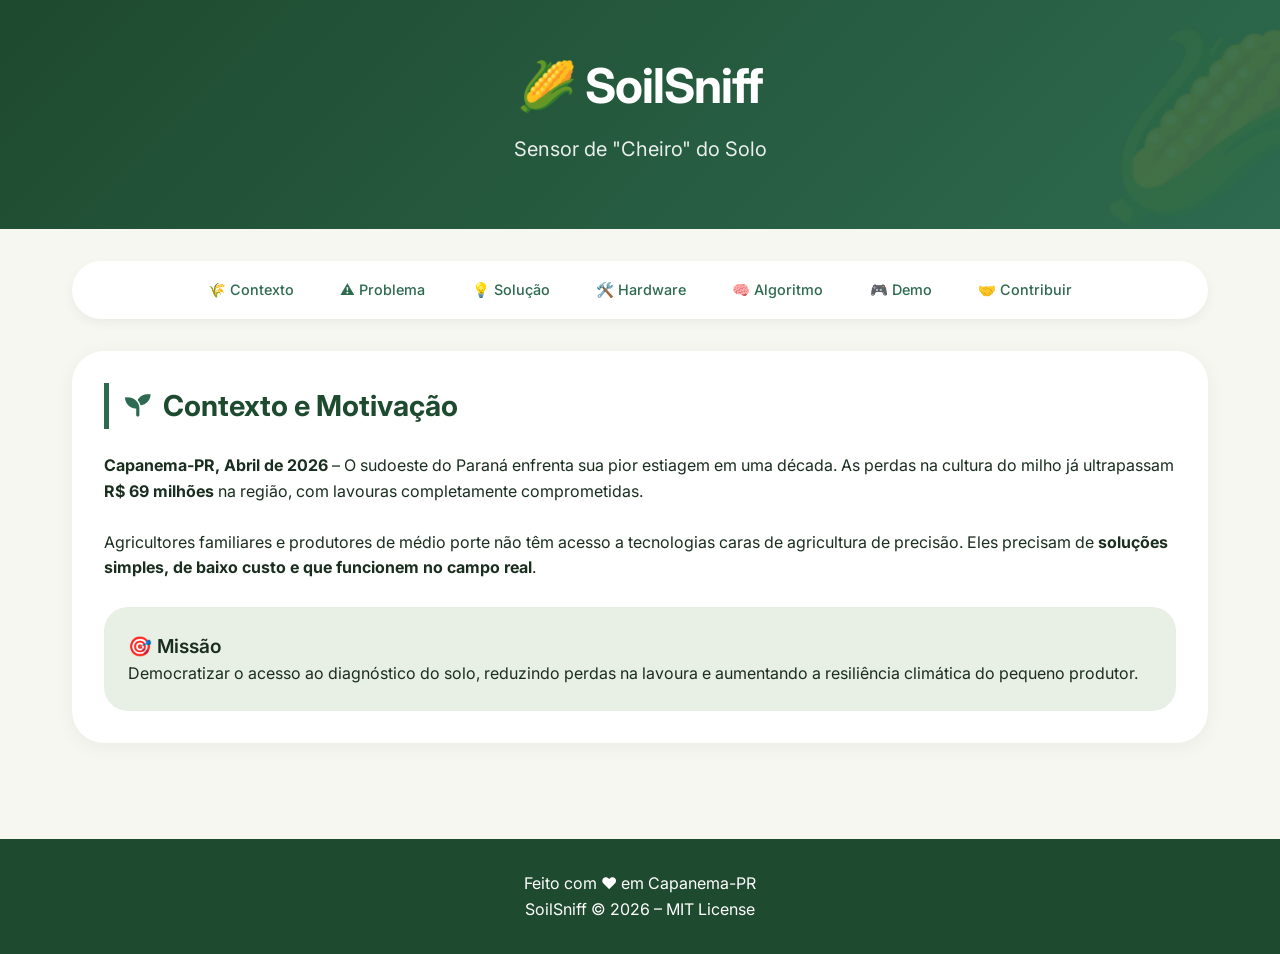
==== commit f57bc896: "ok." ====
--- a/paginas/pagina1.html
+++ b/paginas/pagina1.html
@@ -17,8 +17,9 @@
             <p>Sensor de "Cheiro" do Solo</p>
         </div>
     </div>
+
     <div class="container">
-        <!-- MENU CORRIGIDO: todos os links apontam para o index.html + seção -->
+        <!-- MENU CORRIGIDO: todos os links apontam para o index.html + âncora -->
         <div class="nav">
             <a href="../index.html#contexto">🌾 Contexto</a>
             <a href="../index.html#problema">⚠️ Problema</a>
@@ -30,14 +31,22 @@
         </div>
 
         <section class="section">
-            <h2><i class="fas fa-seedling"></i> Contexto e Motivação (página interna)</h2>
-            <p>Conteúdo completo da seção de contexto...</p>
-            <!-- todo o seu conteúdo aqui -->
+            <h2><i class="fas fa-seedling"></i> Contexto e Motivação</h2>
+            <p><strong>Capanema-PR, Abril de 2026</strong> – O sudoeste do Paraná enfrenta sua pior estiagem em uma década. As perdas na cultura do milho já ultrapassam <strong>R$ 69 milhões</strong> na região, com lavouras completamente comprometidas.</p>
+            <br>
+            <p>Agricultores familiares e produtores de médio porte não têm acesso a tecnologias caras de agricultura de precisão. Eles precisam de <strong>soluções simples, de baixo custo e que funcionem no campo real</strong>.</p>
+            <br>
+            <div class="stat-card" style="background: #e8f0e5; text-align: left;">
+                <p style="font-size: 1.2rem; font-weight: 600;">🎯 Missão</p>
+                <p>Democratizar o acesso ao diagnóstico do solo, reduzindo perdas na lavoura e aumentando a resiliência climática do pequeno produtor.</p>
+            </div>
         </section>
     </div>
+
     <div class="footer">
         <p>Feito com ❤️ em Capanema-PR</p>
         <p>SoilSniff © 2026 – MIT License</p>
     </div>
 </body>
+</html>
 </html>
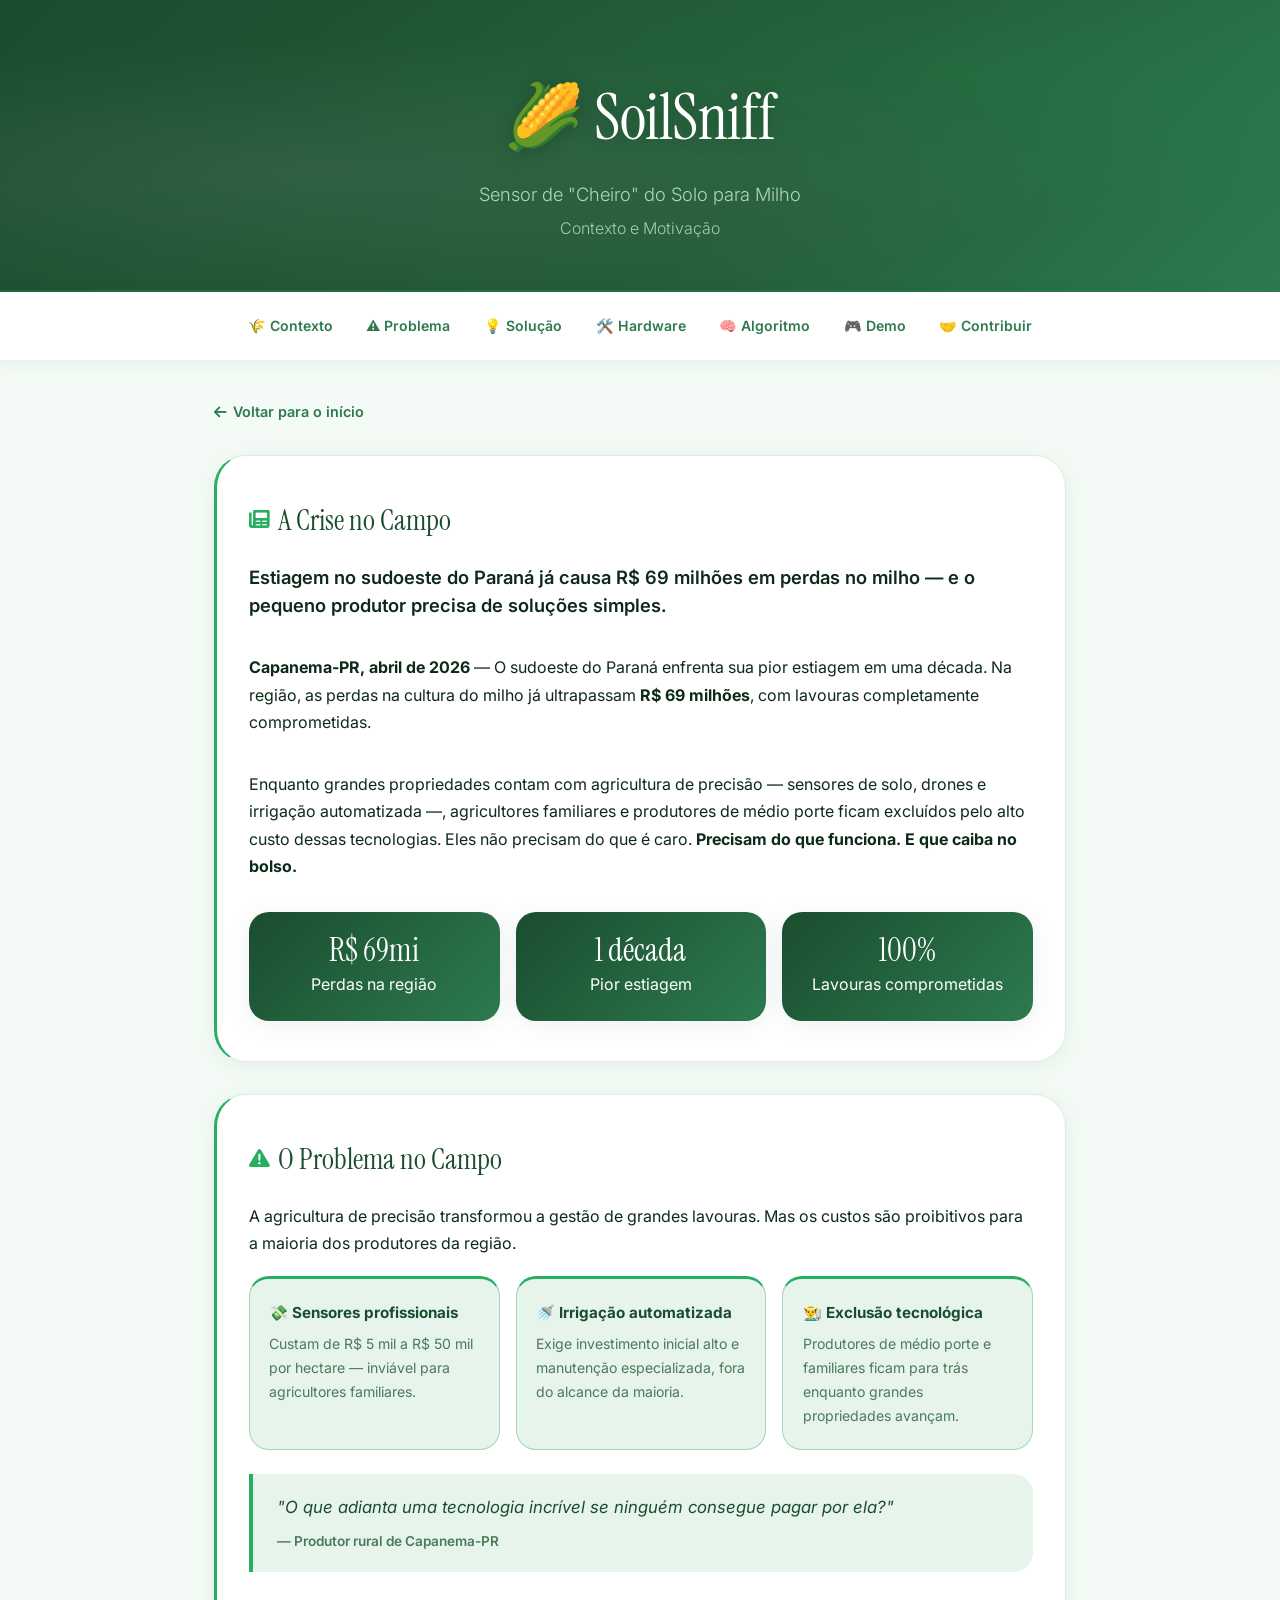
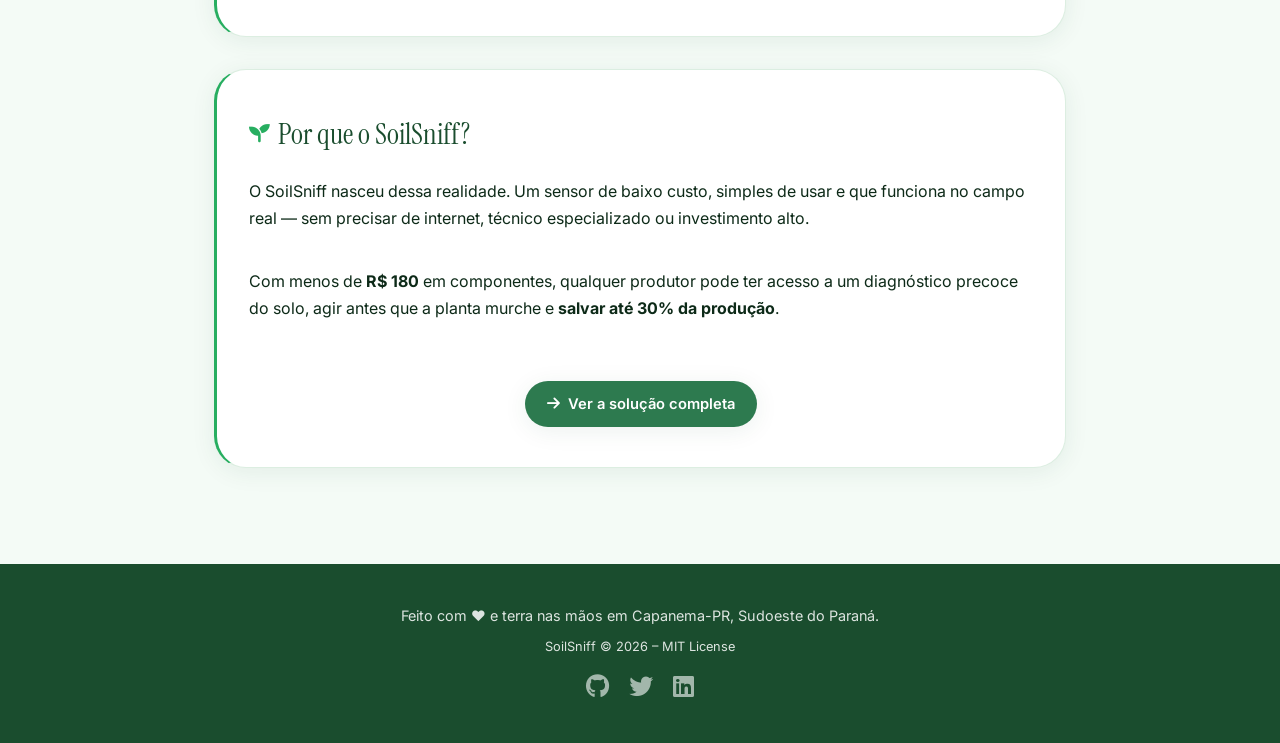
==== commit 809e8734: "ok." ====
--- a/paginas/pagina1.html
+++ b/paginas/pagina1.html
@@ -4,49 +4,199 @@
     <meta charset="UTF-8">
     <meta name="viewport" content="width=device-width, initial-scale=1.0">
     <title>SoilSniff - Contexto</title>
-    <link href="https://fonts.googleapis.com/css2?family=Inter:ital,wght@0,100..900;1,100..900&display=swap" rel="stylesheet">
+    <link href="https://fonts.googleapis.com/css2?family=Instrument+Serif:ital@0;1&family=Inter:wght@300;400;500;600;700&display=swap" rel="stylesheet">
     <link rel="stylesheet" href="https://cdnjs.cloudflare.com/ajax/libs/font-awesome/6.0.0-beta3/css/all.min.css">
     <link rel="stylesheet" href="../style.css">
     <link rel="stylesheet" href="../css/text.css">
     <link rel="stylesheet" href="../css/divs.css">
+    <style>
+        .destaque-numero {
+            font-family: 'Instrument Serif', serif;
+            font-size: 3rem;
+            color: var(--verde-medio);
+            line-height: 1;
+            display: block;
+            margin-bottom: 0.2rem;
+        }
+
+        .citacao {
+            border-left: 4px solid var(--verde-neon);
+            background: var(--verde-claro);
+            border-radius: 0 var(--radius) var(--radius) 0;
+            padding: 1.2rem 1.5rem;
+            margin: 1.5rem 0;
+            font-style: italic;
+            color: var(--verde-escuro);
+            font-size: 1.05rem;
+        }
+
+        .citacao span {
+            display: block;
+            margin-top: 0.5rem;
+            font-style: normal;
+            font-size: 0.85rem;
+            color: var(--texto-suave);
+            font-weight: 600;
+        }
+
+        .problema-grid {
+            display: grid;
+            grid-template-columns: repeat(auto-fit, minmax(220px, 1fr));
+            gap: 1rem;
+            margin-top: 1.2rem;
+        }
+
+        .problema-item {
+            background: var(--verde-claro);
+            border-radius: var(--radius);
+            padding: 1.3rem 1.2rem;
+            border: 1px solid var(--verde-borda);
+            border-top: 3px solid var(--verde-neon);
+        }
+
+        .problema-item h4 {
+            font-size: 0.95rem;
+            font-weight: 700;
+            color: var(--verde-escuro);
+            margin-bottom: 0.4rem;
+        }
+
+        .problema-item p {
+            font-size: 0.88rem;
+            color: var(--texto-suave);
+            margin: 0;
+        }
+
+        .voltar-link {
+            display: inline-flex;
+            align-items: center;
+            gap: 0.4rem;
+            color: var(--verde-medio);
+            text-decoration: none;
+            font-size: 0.9rem;
+            font-weight: 600;
+            margin-bottom: 1.5rem;
+            padding: 0.4rem 0;
+            transition: color 0.2s;
+        }
+
+        .voltar-link:hover { color: var(--verde-escuro); }
+    </style>
 </head>
 <body>
+
     <div class="header">
         <div class="header-content">
             <h1>🌽 SoilSniff</h1>
-            <p>Sensor de "Cheiro" do Solo</p>
+            <p>Sensor de "Cheiro" do Solo para Milho</p>
+            <p style="font-size: 1rem; opacity: 0.80; margin-top: 0.3rem;">Contexto e Motivação</p>
         </div>
     </div>
 
+    <div class="nav">
+        <a href="../index.html#contexto">🌾 Contexto</a>
+        <a href="../index.html#problema">⚠️ Problema</a>
+        <a href="../index.html#solucao">💡 Solução</a>
+        <a href="../index.html#hardware">🛠️ Hardware</a>
+        <a href="../index.html#algoritmo">🧠 Algoritmo</a>
+        <a href="../index.html#demo">🎮 Demo</a>
+        <a href="../index.html#contribuir">🤝 Contribuir</a>
+    </div>
+
     <div class="container">
-        <!-- MENU CORRIGIDO: todos os links apontam para o index.html + âncora -->
-        <div class="nav">
-            <a href="../index.html#contexto">🌾 Contexto</a>
-            <a href="../index.html#problema">⚠️ Problema</a>
-            <a href="../index.html#solucao">💡 Solução</a>
-            <a href="../index.html#hardware">🛠️ Hardware</a>
-            <a href="../index.html#algoritmo">🧠 Algoritmo</a>
-            <a href="../index.html#demo">🎮 Demo</a>
-            <a href="../index.html#contribuir">🤝 Contribuir</a>
+
+        <a href="../index.html" class="voltar-link">
+            <i class="fas fa-arrow-left"></i> Voltar para o início
+        </a>
+
+        <!-- Manchete -->
+        <section class="section">
+            <h2><i class="fas fa-newspaper"></i> A Crise no Campo</h2>
+            <p style="font-size: 1.15rem; font-weight: 600; color: var(--verde-escuro); line-height: 1.5;">
+                Estiagem no sudoeste do Paraná já causa R$ 69 milhões em perdas no milho — e o pequeno produtor precisa de soluções simples.
+            </p>
+            <br>
+            <p>
+                <strong>Capanema-PR, abril de 2026</strong> — O sudoeste do Paraná enfrenta sua pior estiagem em uma década. Na região, as perdas na cultura do milho já ultrapassam <strong>R$ 69 milhões</strong>, com lavouras completamente comprometidas.
+            </p>
+            <br>
+            <p>
+                Enquanto grandes propriedades contam com agricultura de precisão — sensores de solo, drones e irrigação automatizada —, agricultores familiares e produtores de médio porte ficam excluídos pelo alto custo dessas tecnologias. Eles não precisam do que é caro. <strong>Precisam do que funciona. E que caiba no bolso.</strong>
+            </p>
+
+            <div class="stats-grid" style="margin-top: 2rem;">
+                <div class="stat-card">
+                    <div class="stat-number">R$ 69mi</div>
+                    <div>Perdas na região</div>
+                </div>
+                <div class="stat-card">
+                    <div class="stat-number">1 década</div>
+                    <div>Pior estiagem</div>
+                </div>
+                <div class="stat-card">
+                    <div class="stat-number">100%</div>
+                    <div>Lavouras comprometidas</div>
+                </div>
+            </div>
+        </section>
+
+        <!-- O Problema -->
+        <section class="section">
+            <h2><i class="fas fa-exclamation-triangle"></i> O Problema no Campo</h2>
+            <p>
+                A agricultura de precisão transformou a gestão de grandes lavouras. Mas os custos são proibitivos para a maioria dos produtores da região.
+            </p>
+
+            <div class="problema-grid">
+                <div class="problema-item">
+                    <h4>💸 Sensores profissionais</h4>
+                    <p>Custam de R$ 5 mil a R$ 50 mil por hectare — inviável para agricultores familiares.</p>
+                </div>
+                <div class="problema-item">
+                    <h4>🚿 Irrigação automatizada</h4>
+                    <p>Exige investimento inicial alto e manutenção especializada, fora do alcance da maioria.</p>
+                </div>
+                <div class="problema-item">
+                    <h4>👨‍🌾 Exclusão tecnológica</h4>
+                    <p>Produtores de médio porte e familiares ficam para trás enquanto grandes propriedades avançam.</p>
+                </div>
+            </div>
+
+            <div class="citacao">
+                "O que adianta uma tecnologia incrível se ninguém consegue pagar por ela?"
+                <span>— Produtor rural de Capanema-PR</span>
+            </div>
+        </section>
+
+        <!-- Por que o SoilSniff -->
+        <section class="section">
+            <h2><i class="fas fa-seedling"></i> Por que o SoilSniff?</h2>
+            <p>
+                O SoilSniff nasceu dessa realidade. Um sensor de baixo custo, simples de usar e que funciona no campo real — sem precisar de internet, técnico especializado ou investimento alto.
+            </p>
+            <br>
+            <p>
+                Com menos de <strong>R$ 180</strong> em componentes, qualquer produtor pode ter acesso a um diagnóstico precoce do solo, agir antes que a planta murche e <strong>salvar até 30% da produção</strong>.
+            </p>
+            <br>
+            <div style="text-align: center; margin-top: 1.5rem;">
+                <a href="../index.html#solucao" class="btn">
+                    <i class="fas fa-arrow-right"></i> Ver a solução completa
+                </a>
+            </div>
+        </section>
+
+    </div>
+
+    <div class="footer">
+        <p>Feito com ❤️ e terra nas mãos em Capanema-PR, Sudoeste do Paraná.</p>
+        <p style="margin-top: 0.5rem; font-size: 0.8rem;">SoilSniff © 2026 – MIT License</p>
+        <div style="margin-top: 1rem;">
+            <i class="fab fa-github" style="font-size: 1.5rem; margin: 0 0.5rem;"></i>
+            <i class="fab fa-twitter" style="font-size: 1.5rem; margin: 0 0.5rem;"></i>
+            <i class="fab fa-linkedin" style="font-size: 1.5rem; margin: 0 0.5rem;"></i>
         </div>
-
-        <section class="section">
-            <h2><i class="fas fa-seedling"></i> Contexto e Motivação</h2>
-            <p><strong>Capanema-PR, Abril de 2026</strong> – O sudoeste do Paraná enfrenta sua pior estiagem em uma década. As perdas na cultura do milho já ultrapassam <strong>R$ 69 milhões</strong> na região, com lavouras completamente comprometidas.</p>
-            <br>
-            <p>Agricultores familiares e produtores de médio porte não têm acesso a tecnologias caras de agricultura de precisão. Eles precisam de <strong>soluções simples, de baixo custo e que funcionem no campo real</strong>.</p>
-            <br>
-            <div class="stat-card" style="background: #e8f0e5; text-align: left;">
-                <p style="font-size: 1.2rem; font-weight: 600;">🎯 Missão</p>
-                <p>Democratizar o acesso ao diagnóstico do solo, reduzindo perdas na lavoura e aumentando a resiliência climática do pequeno produtor.</p>
-            </div>
-        </section>
-    </div>
-
-    <div class="footer">
-        <p>Feito com ❤️ em Capanema-PR</p>
-        <p>SoilSniff © 2026 – MIT License</p>
-    </div>
+    </div>
+
 </body>
-</html>
 </html>
--- a/style.css
+++ b/style.css
@@ -1,313 +1,350 @@
-* {
-    margin: 0;
-    padding: 0;
-    box-sizing: border-box;
-}
+/* =============================================
+   SoilSniff – style.css
+   Tema: verde + branco
+   Fontes: Instrument Serif + Inter
+   ============================================= */
+
+@import url('https://fonts.googleapis.com/css2?family=Instrument+Serif:ital@0;1&family=Inter:wght@300;400;500;600;700&display=swap');
+
+*, *::before, *::after { box-sizing: border-box; margin: 0; padding: 0; }
+
+:root {
+    --verde-escuro:  #1a4d2e;
+    --verde-medio:   #2d7a4f;
+    --verde-claro:   #e6f4ec;
+    --verde-borda:   #a8d5b5;
+    --verde-neon:    #27ae60;
+    --fundo:         #f4fbf6;
+    --fundo-card:    #ffffff;
+    --texto:         #0d2a18;
+    --texto-suave:   #4a7a5a;
+    --branco:        #ffffff;
+    --sombra:        0 4px 24px rgba(26, 77, 46, 0.08);
+    --sombra-forte:  0 8px 40px rgba(26, 77, 46, 0.15);
+    --radius:        20px;
+    --radius-lg:     32px;
+}
+
+html { scroll-behavior: smooth; }
 
 body {
     font-family: 'Inter', sans-serif;
-    background-color: #f5f7f0;
-    color: #1a2e1f;
-    line-height: 1.6;
-}
-
+    background-color: var(--fundo);
+    color: var(--texto);
+    line-height: 1.7;
+    font-size: 1rem;
+    overflow-x: hidden;
+}
+
+/* ---------- HEADER ---------- */
 .header {
-    background: linear-gradient(135deg, #1e4a2f 0%, #2d6a4f 100%);
-    color: white;
-    padding: 3rem 2rem;
+    background: linear-gradient(135deg, var(--verde-escuro) 0%, #245c38 60%, var(--verde-medio) 100%);
+    color: var(--branco);
+    padding: 4rem 2rem 3rem;
     text-align: center;
     position: relative;
     overflow: hidden;
+    border-bottom: 2px solid rgba(39,174,96,0.3);
 }
 
 .header::before {
-    content: "🌽";
-    font-size: 180px;
+    content: '';
     position: absolute;
-    bottom: -40px;
-    right: -40px;
-    opacity: 0.1;
+    inset: 0;
+    background:
+        radial-gradient(ellipse at 25% 60%, rgba(255,255,255,0.07) 0%, transparent 55%),
+        radial-gradient(ellipse at 75% 25%, rgba(39,174,96,0.12) 0%, transparent 50%);
     pointer-events: none;
 }
 
 .header-content {
-    max-width: 800px;
-    margin: 0 auto;
     position: relative;
     z-index: 1;
+    max-width: 720px;
+    margin: 0 auto;
 }
 
 .header h1 {
-    font-size: 3rem;
-    margin-bottom: 0.5rem;
-    letter-spacing: -0.02em;
+    font-family: 'Instrument Serif', serif;
+    font-size: clamp(2.5rem, 6vw, 4rem);
+    font-weight: 400;
+    letter-spacing: -0.5px;
+    margin-bottom: 0.4rem;
+    color: #ffffff;
+    text-shadow: 0 2px 20px rgba(0,0,0,0.2);
 }
 
 .header p {
-    font-size: 1.25rem;
-    opacity: 0.9;
-    margin-bottom: 1rem;
-}
-
+    font-size: 1.15rem;
+    opacity: 0.88;
+    font-weight: 300;
+    color: #c2e8d0;
+}
+
+/* ---------- BADGES ---------- */
 .badges {
-    margin-top: 1rem;
     display: flex;
-    gap: 0.75rem;
+    flex-wrap: wrap;
     justify-content: center;
+    gap: 0.5rem;
+    margin-top: 1.5rem;
+}
+
+.badge {
+    background: rgba(255,255,255,0.15);
+    border: 1px solid rgba(255,255,255,0.30);
+    color: #e0f5e9;
+    padding: 0.3rem 0.9rem;
+    border-radius: 999px;
+    font-size: 0.82rem;
+    font-weight: 500;
+    backdrop-filter: blur(6px);
+    letter-spacing: 0.3px;
+}
+
+/* ---------- NAV ---------- */
+.nav {
+    display: flex;
     flex-wrap: wrap;
-}
-
-.badge {
-    background: rgba(255,255,255,0.2);
-    padding: 0.4rem 1rem;
-    border-radius: 20px;
-    font-size: 0.85rem;
-    backdrop-filter: blur(4px);
-}
-
+    justify-content: center;
+    gap: 0.4rem;
+    background: var(--branco);
+    padding: 1rem 1.5rem;
+    position: sticky;
+    top: 0;
+    z-index: 100;
+    box-shadow: 0 2px 16px rgba(26,77,46,0.08);
+    border-bottom: 2px solid var(--verde-claro);
+}
+
+.nav a {
+    color: var(--verde-medio);
+    text-decoration: none;
+    font-size: 0.88rem;
+    font-weight: 600;
+    padding: 0.35rem 0.85rem;
+    border-radius: 999px;
+    transition: background 0.2s, color 0.2s;
+    white-space: nowrap;
+}
+
+.nav a:hover {
+    background: var(--verde-claro);
+    color: var(--verde-escuro);
+}
+
+/* ---------- CONTAINER ---------- */
 .container {
-    max-width: 1200px;
+    max-width: 900px;
     margin: 0 auto;
-    padding: 2rem;
-}
-
-.nav {
-    background: white;
-    border-radius: 60px;
-    padding: 0.5rem 1rem;
-    display: flex;
-    justify-content: center;
-    flex-wrap: wrap;
-    gap: 0.5rem;
+    padding: 2rem 1.5rem 4rem;
+    background: transparent;
+}
+
+/* ---------- SECTION ---------- */
+.section {
+    background: var(--fundo-card);
+    border-radius: var(--radius-lg);
+    padding: 2.5rem 2rem;
     margin-bottom: 2rem;
-    box-shadow: 0 4px 12px rgba(0,0,0,0.05);
-    position: sticky;
-    top: 1rem;
-    z-index: 100;
-}
-
-.nav a {
-    color: #2d6a4f;
-    text-decoration: none;
-    padding: 0.6rem 1.2rem;
-    border-radius: 40px;
-    font-weight: 500;
-    transition: all 0.2s;
-    font-size: 0.9rem;
-}
-
-.nav a:hover {
-    background: #e8f0e5;
-    color: #1a4a2f;
-}
-
-.section {
-    background: white;
-    border-radius: 32px;
-    padding: 2rem;
-    margin-bottom: 2rem;
-    box-shadow: 0 4px 20px rgba(0,0,0,0.05);
-    transition: transform 0.2s;
+    box-shadow: var(--sombra);
+    border: 1px solid rgba(168,213,181,0.4);
+    border-left: 3px solid var(--verde-neon);
+    transition: box-shadow 0.3s, border-color 0.3s;
 }
 
 .section:hover {
-    transform: translateY(-2px);
+    box-shadow: var(--sombra-forte);
+    border-left-color: var(--verde-medio);
 }
 
 .section h2 {
+    font-family: 'Instrument Serif', serif;
     font-size: 1.8rem;
-    margin-bottom: 1.5rem;
-    color: #1e4a2f;
+    font-weight: 400;
+    color: var(--verde-escuro);
+    margin-bottom: 1.2rem;
     display: flex;
     align-items: center;
-    gap: 0.75rem;
-    border-left: 5px solid #2d6a4f;
-    padding-left: 1rem;
-}
-
-.section h2 i {
-    color: #2d6a4f;
-    font-size: 1.6rem;
-}
-
+    gap: 0.5rem;
+}
+
+.section h2 i { font-size: 1.3rem; color: var(--verde-neon); }
+.section p { color: var(--texto); margin-bottom: 0.5rem; }
+.section ul { color: var(--texto); padding-left: 1.5rem; }
+.section ul li { margin-bottom: 0.4rem; }
+
+/* ---------- CARD GRID ---------- */
 .card-grid {
     display: grid;
-    grid-template-columns: repeat(auto-fit, minmax(280px, 1fr));
-    gap: 1.5rem;
+    grid-template-columns: repeat(auto-fit, minmax(180px, 1fr));
+    gap: 1rem;
     margin-top: 1rem;
 }
 
 .card {
-    background: #f9fbf7;
-    padding: 1.5rem;
-    border-radius: 24px;
-    border: 1px solid #e0e8db;
-    transition: all 0.2s;
-}
-
-.card:hover {
-    border-color: #2d6a4f;
-    box-shadow: 0 8px 24px rgba(45,106,79,0.1);
-}
-
-.card h3 {
-    color: #1e4a2f;
-    margin-bottom: 1rem;
-    font-size: 1.25rem;
-}
-
-.led-table {
-    display: flex;
-    flex-direction: column;
+    background: var(--verde-claro);
+    border-radius: var(--radius);
+    padding: 1.2rem 1rem;
+    border: 1px solid var(--verde-borda);
+    transition: transform 0.2s, box-shadow 0.2s;
+}
+
+.card:hover { transform: translateY(-3px); box-shadow: var(--sombra); }
+.card h3 { font-size: 1rem; font-weight: 700; color: var(--verde-escuro); margin-bottom: 0.4rem; }
+.card p  { font-size: 0.88rem; color: var(--texto-suave); }
+
+/* ---------- STAT CARD ---------- */
+.stats-grid {
+    display: grid;
+    grid-template-columns: repeat(auto-fit, minmax(140px, 1fr));
     gap: 1rem;
-}
+    margin-top: 1.5rem;
+}
+
+.stat-card {
+    background: linear-gradient(135deg, var(--verde-escuro), var(--verde-medio));
+    color: var(--branco);
+    border-radius: var(--radius);
+    padding: 1.4rem 1rem;
+    text-align: center;
+    box-shadow: var(--sombra);
+}
+
+.stat-number {
+    font-family: 'Instrument Serif', serif;
+    font-size: 2rem;
+    font-weight: 400;
+    margin-bottom: 0.3rem;
+    line-height: 1;
+}
+
+/* ---------- LED TABLE ---------- */
+.led-table { display: flex; flex-direction: column; gap: 0.75rem; margin-top: 1.2rem; }
 
 .led-item {
     display: flex;
     align-items: center;
     gap: 1rem;
-    padding: 0.75rem;
-    background: #f9fbf7;
-    border-radius: 16px;
-}
-
-.led-light {
-    width: 40px;
-    height: 40px;
+    background: var(--verde-claro);
+    border-radius: var(--radius);
+    padding: 1rem 1.2rem;
+    border: 1px solid var(--verde-borda);
+}
+
+.led-light { width: 28px; height: 28px; border-radius: 50%; flex-shrink: 0; box-shadow: 0 0 10px 3px currentColor; }
+.led-light.verde    { background: #22c55e; color: #22c55e; }
+.led-light.amarelo  { background: #eab308; color: #eab308; }
+.led-light.vermelho { background: #ef4444; color: #ef4444; }
+
+/* ---------- HARDWARE TABLE ---------- */
+.hardware-table { width: 100%; border-collapse: collapse; margin-top: 1rem; font-size: 0.92rem; }
+.hardware-table thead tr { background: var(--verde-escuro); color: var(--branco); }
+.hardware-table th { padding: 0.75rem 1rem; text-align: left; font-weight: 600; letter-spacing: 0.3px; }
+.hardware-table th:first-child { border-radius: 12px 0 0 0; }
+.hardware-table th:last-child  { border-radius: 0 12px 0 0; }
+.hardware-table td { padding: 0.7rem 1rem; border-bottom: 1px solid var(--verde-claro); color: var(--texto); }
+.hardware-table tbody tr:nth-child(even) { background: var(--verde-claro); }
+.hardware-table tbody tr:last-child td:first-child { border-radius: 0 0 0 12px; }
+.hardware-table tbody tr:last-child td:last-child  { border-radius: 0 0 12px 0; }
+
+/* ---------- CODE BLOCK ---------- */
+.code-block {
+    background: var(--verde-escuro);
+    border-radius: var(--radius);
+    padding: 1.5rem;
+    overflow-x: auto;
+    margin: 1rem 0;
+    border: 1px solid rgba(39,174,96,0.2);
+}
+
+.code-block pre {
+    font-family: 'Fira Mono', 'Courier New', monospace;
+    font-size: 0.88rem;
+    color: #a8f0c0;
+    line-height: 1.8;
+    white-space: pre;
+}
+
+/* ---------- DEMO PANEL ---------- */
+.demo-panel {
+    background: linear-gradient(135deg, var(--verde-escuro) 0%, #1a4028 100%);
+    border-radius: var(--radius-lg);
+    padding: 2rem;
+    color: var(--branco);
+    text-align: center;
+}
+
+.demo-panel h3 {
+    font-family: 'Instrument Serif', serif;
+    font-size: 1.4rem;
+    font-weight: 400;
+    margin-bottom: 1.5rem;
+    opacity: 0.95;
+}
+
+.demo-led {
+    width: 72px;
+    height: 72px;
     border-radius: 50%;
-    box-shadow: 0 2px 8px rgba(0,0,0,0.2);
-}
-
-.led-light.verde {
-    background: #22c55e;
-    box-shadow: 0 0 8px #22c55e;
-}
-
-.led-light.amarelo {
-    background: #eab308;
-    box-shadow: 0 0 8px #eab308;
-}
-
-.led-light.vermelho {
-    background: #ef4444;
-    box-shadow: 0 0 8px #ef4444;
-}
-
-.code-block {
-    background: #1e293b;
-    color: #e2e8f0;
-    padding: 1rem;
-    border-radius: 16px;
-    overflow-x: auto;
-    font-family: 'Monaco', 'Menlo', monospace;
-    font-size: 0.8rem;
-    line-height: 1.5;
-    margin: 1rem 0;
-}
-
-.hardware-table {
-    width: 100%;
-    border-collapse: collapse;
-}
-
-.hardware-table th,
-.hardware-table td {
-    padding: 0.75rem;
-    text-align: left;
-    border-bottom: 1px solid #e0e8db;
-}
-
-.hardware-table th {
-    background: #e8f0e5;
+    margin: 0 auto 1rem;
+    transition: background-color 0.4s ease, box-shadow 0.4s ease;
+    box-shadow: 0 0 30px 10px rgba(34,197,94,0.5);
+}
+
+.slider-container { margin: 0.9rem 0; text-align: left; }
+.slider-container label { display: block; font-size: 0.9rem; font-weight: 500; margin-bottom: 0.3rem; opacity: 0.9; }
+.slider-container input[type="range"] { width: 100%; accent-color: #6ee89a; cursor: pointer; height: 6px; border-radius: 3px; }
+
+/* ---------- BOTÕES ---------- */
+.btn {
+    display: inline-flex;
+    align-items: center;
+    gap: 0.5rem;
+    background: var(--verde-medio);
+    color: var(--branco);
+    text-decoration: none;
+    padding: 0.65rem 1.4rem;
+    border-radius: 999px;
+    font-size: 0.92rem;
     font-weight: 600;
-    color: #1e4a2f;
-}
-
-.btn {
-    display: inline-block;
-    background: #2d6a4f;
-    color: white;
-    padding: 0.75rem 1.5rem;
-    border-radius: 40px;
-    text-decoration: none;
-    font-weight: 500;
-    transition: all 0.2s;
+    transition: background 0.2s, transform 0.15s, box-shadow 0.2s;
     border: none;
     cursor: pointer;
-}
-
-.btn:hover {
-    background: #1e4a2f;
-    transform: scale(1.02);
-}
-
+    box-shadow: var(--sombra);
+}
+
+.btn:hover { background: var(--verde-escuro); transform: translateY(-2px); box-shadow: var(--sombra-forte); }
+
+/* ---------- OVERRIDES estilos inline ---------- */
+.section [style*="background"],
+.section div[style*="background"] {
+    background: var(--verde-claro) !important;
+    color: var(--texto) !important;
+}
+
+.section p[style*="color"],
+.section div[style*="color"] {
+    color: var(--texto) !important;
+}
+
+/* ---------- FOOTER ---------- */
 .footer {
-    background: #1e4a2f;
-    color: white;
+    background: var(--verde-escuro);
+    color: rgba(255,255,255,0.85);
     text-align: center;
-    padding: 2rem;
-    margin-top: 2rem;
-}
-
-.stats-grid {
-    display: grid;
-    grid-template-columns: repeat(auto-fit, minmax(150px, 1fr));
-    gap: 1rem;
-    text-align: center;
-}
-
-.stat-card {
-    background: linear-gradient(135deg, #e8f0e5, #d4e2cc);
-    padding: 1.5rem;
-    border-radius: 24px;
-}
-
-.stat-number {
-    font-size: 2rem;
-    font-weight: 700;
-    color: #1e4a2f;
-}
-
-.demo-panel {
-    background: #1e293b;
-    border-radius: 24px;
-    padding: 2rem;
-    color: white;
-    text-align: center;
-}
-
-.demo-led {
-    width: 80px;
-    height: 80px;
-    border-radius: 50%;
-    margin: 1rem auto;
-    transition: all 0.3s;
-}
-
-.slider-container {
-    margin-top: 1rem;
-}
-
-input[type="range"] {
-    width: 100%;
-    margin: 0.5rem 0;
-}
-
-@media (max-width: 768px) {
-    .header h1 {
-        font-size: 2rem;
-    }
-    .container {
-        padding: 1rem;
-    }
-    .section {
-        padding: 1.5rem;
-    }
-    .nav {
-        border-radius: 20px;
-    }
-    .nav a {
-        padding: 0.4rem 0.8rem;
-        font-size: 0.8rem;
-    }
+    padding: 2.5rem 1.5rem;
+    font-size: 0.9rem;
+}
+
+.footer i { cursor: pointer; opacity: 0.7; transition: opacity 0.2s, transform 0.2s; }
+.footer i:hover { opacity: 1; transform: translateY(-2px); }
+
+/* ---------- RESPONSIVO ---------- */
+@media (max-width: 600px) {
+    .section { padding: 1.5rem 1rem; }
+    .hardware-table { font-size: 0.78rem; }
+    .hardware-table th, .hardware-table td { padding: 0.5rem 0.6rem; }
+    .nav a { font-size: 0.8rem; padding: 0.3rem 0.6rem; }
+    .demo-panel { padding: 1.5rem 1rem; }
 }
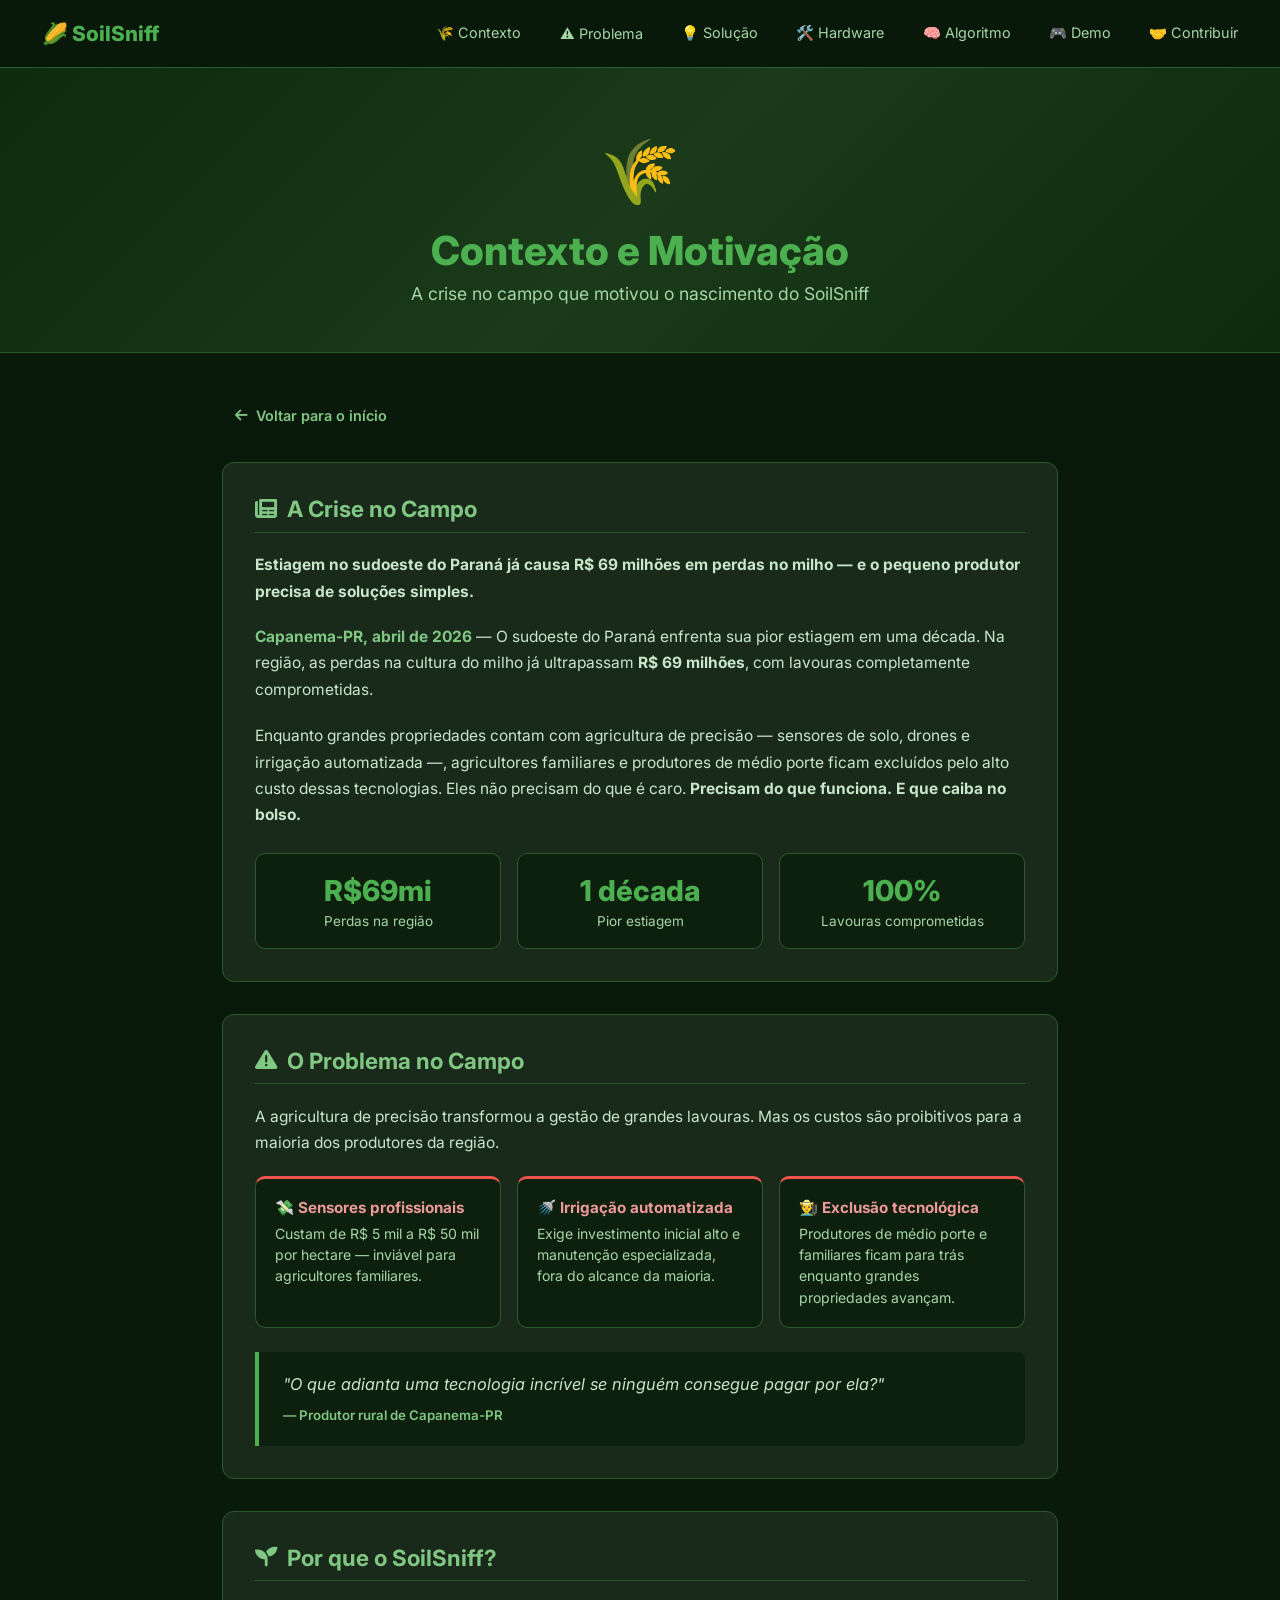
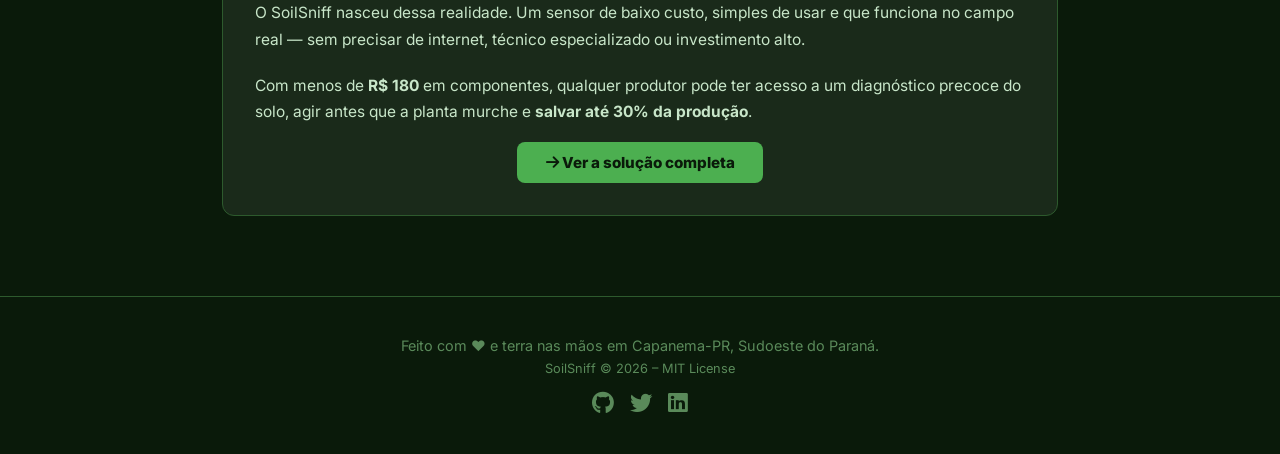
==== commit b4d863b4: "ok." ====
--- a/paginas/pagina1.html
+++ b/paginas/pagina1.html
@@ -1,202 +1,255 @@
 <!DOCTYPE html>
-<html lang="pt-br">
+<html lang="pt-BR">
 <head>
-    <meta charset="UTF-8">
-    <meta name="viewport" content="width=device-width, initial-scale=1.0">
-    <title>SoilSniff - Contexto</title>
-    <link href="https://fonts.googleapis.com/css2?family=Instrument+Serif:ital@0;1&family=Inter:wght@300;400;500;600;700&display=swap" rel="stylesheet">
-    <link rel="stylesheet" href="https://cdnjs.cloudflare.com/ajax/libs/font-awesome/6.0.0-beta3/css/all.min.css">
-    <link rel="stylesheet" href="../style.css">
-    <link rel="stylesheet" href="../css/text.css">
-    <link rel="stylesheet" href="../css/divs.css">
-    <style>
-        .destaque-numero {
-            font-family: 'Instrument Serif', serif;
-            font-size: 3rem;
-            color: var(--verde-medio);
-            line-height: 1;
-            display: block;
-            margin-bottom: 0.2rem;
-        }
-
-        .citacao {
-            border-left: 4px solid var(--verde-neon);
-            background: var(--verde-claro);
-            border-radius: 0 var(--radius) var(--radius) 0;
-            padding: 1.2rem 1.5rem;
-            margin: 1.5rem 0;
-            font-style: italic;
-            color: var(--verde-escuro);
-            font-size: 1.05rem;
-        }
-
-        .citacao span {
-            display: block;
-            margin-top: 0.5rem;
-            font-style: normal;
-            font-size: 0.85rem;
-            color: var(--texto-suave);
-            font-weight: 600;
-        }
-
-        .problema-grid {
-            display: grid;
-            grid-template-columns: repeat(auto-fit, minmax(220px, 1fr));
-            gap: 1rem;
-            margin-top: 1.2rem;
-        }
-
-        .problema-item {
-            background: var(--verde-claro);
-            border-radius: var(--radius);
-            padding: 1.3rem 1.2rem;
-            border: 1px solid var(--verde-borda);
-            border-top: 3px solid var(--verde-neon);
-        }
-
-        .problema-item h4 {
-            font-size: 0.95rem;
-            font-weight: 700;
-            color: var(--verde-escuro);
-            margin-bottom: 0.4rem;
-        }
-
-        .problema-item p {
-            font-size: 0.88rem;
-            color: var(--texto-suave);
-            margin: 0;
-        }
-
-        .voltar-link {
-            display: inline-flex;
-            align-items: center;
-            gap: 0.4rem;
-            color: var(--verde-medio);
-            text-decoration: none;
-            font-size: 0.9rem;
-            font-weight: 600;
-            margin-bottom: 1.5rem;
-            padding: 0.4rem 0;
-            transition: color 0.2s;
-        }
-
-        .voltar-link:hover { color: var(--verde-escuro); }
-    </style>
+  <meta charset="UTF-8" />
+  <meta name="viewport" content="width=device-width, initial-scale=1.0" />
+  <title>SoilSniff - Contexto</title>
+  <link href="https://fonts.googleapis.com/css2?family=Inter:wght@400;600;700;800&display=swap" rel="stylesheet">
+  <link rel="stylesheet" href="https://cdnjs.cloudflare.com/ajax/libs/font-awesome/6.0.0-beta3/css/all.min.css">
+  <style>
+    * { margin: 0; padding: 0; box-sizing: border-box; }
+
+    body {
+      font-family: 'Inter', 'Segoe UI', sans-serif;
+      background: #0a1a0a;
+      color: #e8f5e8;
+      min-height: 100vh;
+    }
+
+    nav {
+      background: rgba(10, 26, 10, 0.97);
+      border-bottom: 1px solid #2d5a2d;
+      padding: 1rem 2rem;
+      position: sticky;
+      top: 0;
+      z-index: 100;
+      display: flex;
+      align-items: center;
+      gap: 1.2rem;
+      flex-wrap: wrap;
+    }
+    .nav-brand { font-size: 1.3rem; font-weight: 800; color: #4caf50; text-decoration: none; margin-right: auto; }
+    nav a { color: #a5d6a7; text-decoration: none; font-size: 0.9rem; padding: 0.3rem 0.6rem; border-radius: 4px; transition: background 0.2s; }
+    nav a:hover { background: #1b3a1b; color: #81c784; }
+
+    .hero {
+      background: linear-gradient(135deg, #0d2b0d 0%, #1a3a1a 50%, #0d2b0d 100%);
+      padding: 4rem 2rem 3rem;
+      text-align: center;
+      border-bottom: 1px solid #2d5a2d;
+    }
+    .hero-icon { font-size: 4rem; margin-bottom: 1rem; }
+    .hero h1 { font-size: 2.5rem; font-weight: 800; color: #4caf50; margin-bottom: 0.5rem; }
+    .hero p { font-size: 1.1rem; color: #a5d6a7; max-width: 600px; margin: 0 auto; }
+
+    .container { max-width: 900px; margin: 0 auto; padding: 3rem 2rem; }
+
+    .voltar {
+      display: inline-flex;
+      align-items: center;
+      gap: 0.5rem;
+      color: #81c784;
+      text-decoration: none;
+      font-size: 0.9rem;
+      font-weight: 600;
+      margin-bottom: 2rem;
+      padding: 0.4rem 0.8rem;
+      border-radius: 6px;
+      transition: background 0.2s;
+    }
+    .voltar:hover { background: #1b3a1b; }
+
+    .section {
+      background: #1a2a1a;
+      border: 1px solid #2d5a2d;
+      border-radius: 12px;
+      padding: 2rem;
+      margin-bottom: 2rem;
+    }
+    .section h2 {
+      font-size: 1.4rem;
+      font-weight: 700;
+      color: #81c784;
+      margin-bottom: 1.2rem;
+      padding-bottom: 0.6rem;
+      border-bottom: 1px solid #2d5a2d;
+      display: flex;
+      align-items: center;
+      gap: 0.6rem;
+    }
+    .section p { color: #c8e6c9; line-height: 1.7; font-size: 0.97rem; }
+
+    .manchete {
+      font-size: 1.15rem;
+      font-weight: 700;
+      color: #81c784;
+      line-height: 1.5;
+      margin-bottom: 1.2rem;
+    }
+
+    .stats-grid {
+      display: grid;
+      grid-template-columns: repeat(auto-fit, minmax(140px, 1fr));
+      gap: 1rem;
+      margin-top: 1.5rem;
+    }
+    .stat-card {
+      background: #0d1f0d;
+      border: 1px solid #2d5a2d;
+      border-radius: 10px;
+      padding: 1.2rem;
+      text-align: center;
+    }
+    .stat-number { font-size: 1.8rem; font-weight: 800; color: #4caf50; }
+    .stat-card div:last-child { color: #a5d6a7; font-size: 0.85rem; margin-top: 0.3rem; }
+
+    .problema-grid {
+      display: grid;
+      grid-template-columns: repeat(auto-fit, minmax(220px, 1fr));
+      gap: 1rem;
+      margin-top: 1.2rem;
+    }
+    .problema-item {
+      background: #0d1f0d;
+      border: 1px solid #2d5a2d;
+      border-top: 3px solid #ef5350;
+      border-radius: 10px;
+      padding: 1.2rem;
+    }
+    .problema-item h4 { color: #ef9a9a; font-size: 0.95rem; margin-bottom: 0.4rem; }
+    .problema-item p { color: #a5d6a7; font-size: 0.88rem; line-height: 1.5; }
+
+    .citacao {
+      background: #0d1f0d;
+      border-left: 4px solid #4caf50;
+      border-radius: 0 8px 8px 0;
+      padding: 1.2rem 1.5rem;
+      margin-top: 1.5rem;
+      font-style: italic;
+      color: #c8e6c9;
+      font-size: 1.02rem;
+      line-height: 1.6;
+    }
+    .citacao span {
+      display: block;
+      margin-top: 0.5rem;
+      font-style: normal;
+      font-size: 0.83rem;
+      color: #81c784;
+      font-weight: 600;
+    }
+
+    .btn {
+      display: inline-block;
+      background: #4caf50;
+      color: #0a1a0a;
+      font-weight: 800;
+      font-size: 0.95rem;
+      padding: 0.7rem 1.8rem;
+      border-radius: 8px;
+      text-decoration: none;
+      transition: background 0.2s, transform 0.2s;
+      margin-top: 1rem;
+    }
+    .btn:hover { background: #81c784; transform: translateY(-2px); }
+
+    footer {
+      text-align: center;
+      padding: 2.5rem 2rem;
+      border-top: 1px solid #2d5a2d;
+      color: #5a8a5a;
+      font-size: 0.9rem;
+    }
+    .footer-icons { margin-top: 1rem; font-size: 1.4rem; display: flex; gap: 1rem; justify-content: center; }
+    .footer-icons i { color: #5a8a5a; transition: color 0.2s; cursor: pointer; }
+    .footer-icons i:hover { color: #4caf50; }
+  </style>
 </head>
 <body>
 
-    <div class="header">
-        <div class="header-content">
-            <h1>🌽 SoilSniff</h1>
-            <p>Sensor de "Cheiro" do Solo para Milho</p>
-            <p style="font-size: 1rem; opacity: 0.80; margin-top: 0.3rem;">Contexto e Motivação</p>
+  <nav>
+    <a class="nav-brand" href="../index.html">🌽 SoilSniff</a>
+    <a href="../paginas/pagina1.html">🌾 Contexto</a>
+    <a href="../paginas/pagina2.html">⚠️ Problema</a>
+    <a href="../paginas/pagina3.html">💡 Solução</a>
+    <a href="../paginas/pagina4.html">🛠️ Hardware</a>
+    <a href="../paginas/pagina5.html">🧠 Algoritmo</a>
+    <a href="../paginas/pagina6.html">🎮 Demo</a>
+    <a href="../paginas/pagina7.html">🤝 Contribuir</a>
+  </nav>
+
+  <div class="hero">
+    <div class="hero-icon">🌾</div>
+    <h1>Contexto e Motivação</h1>
+    <p>A crise no campo que motivou o nascimento do SoilSniff</p>
+  </div>
+
+  <div class="container">
+
+    <a href="../index.html" class="voltar">
+      <i class="fas fa-arrow-left"></i> Voltar para o início
+    </a>
+
+    <!-- MANCHETE -->
+    <div class="section">
+      <h2><i class="fas fa-newspaper"></i> A Crise no Campo</h2>
+      <p class="manchete">Estiagem no sudoeste do Paraná já causa R$ 69 milhões em perdas no milho — e o pequeno produtor precisa de soluções simples.</p>
+      <p><strong style="color:#81c784;">Capanema-PR, abril de 2026</strong> — O sudoeste do Paraná enfrenta sua pior estiagem em uma década. Na região, as perdas na cultura do milho já ultrapassam <strong>R$ 69 milhões</strong>, com lavouras completamente comprometidas.</p>
+      <br>
+      <p>Enquanto grandes propriedades contam com agricultura de precisão — sensores de solo, drones e irrigação automatizada —, agricultores familiares e produtores de médio porte ficam excluídos pelo alto custo dessas tecnologias. Eles não precisam do que é caro. <strong>Precisam do que funciona. E que caiba no bolso.</strong></p>
+      <div class="stats-grid">
+        <div class="stat-card"><div class="stat-number">R$69mi</div><div>Perdas na região</div></div>
+        <div class="stat-card"><div class="stat-number">1 década</div><div>Pior estiagem</div></div>
+        <div class="stat-card"><div class="stat-number">100%</div><div>Lavouras comprometidas</div></div>
+      </div>
+    </div>
+
+    <!-- PROBLEMA -->
+    <div class="section">
+      <h2><i class="fas fa-exclamation-triangle"></i> O Problema no Campo</h2>
+      <p>A agricultura de precisão transformou a gestão de grandes lavouras. Mas os custos são proibitivos para a maioria dos produtores da região.</p>
+      <div class="problema-grid">
+        <div class="problema-item">
+          <h4>💸 Sensores profissionais</h4>
+          <p>Custam de R$ 5 mil a R$ 50 mil por hectare — inviável para agricultores familiares.</p>
         </div>
-    </div>
-
-    <div class="nav">
-        <a href="../index.html#contexto">🌾 Contexto</a>
-        <a href="../index.html#problema">⚠️ Problema</a>
-        <a href="../index.html#solucao">💡 Solução</a>
-        <a href="../index.html#hardware">🛠️ Hardware</a>
-        <a href="../index.html#algoritmo">🧠 Algoritmo</a>
-        <a href="../index.html#demo">🎮 Demo</a>
-        <a href="../index.html#contribuir">🤝 Contribuir</a>
-    </div>
-
-    <div class="container">
-
-        <a href="../index.html" class="voltar-link">
-            <i class="fas fa-arrow-left"></i> Voltar para o início
-        </a>
-
-        <!-- Manchete -->
-        <section class="section">
-            <h2><i class="fas fa-newspaper"></i> A Crise no Campo</h2>
-            <p style="font-size: 1.15rem; font-weight: 600; color: var(--verde-escuro); line-height: 1.5;">
-                Estiagem no sudoeste do Paraná já causa R$ 69 milhões em perdas no milho — e o pequeno produtor precisa de soluções simples.
-            </p>
-            <br>
-            <p>
-                <strong>Capanema-PR, abril de 2026</strong> — O sudoeste do Paraná enfrenta sua pior estiagem em uma década. Na região, as perdas na cultura do milho já ultrapassam <strong>R$ 69 milhões</strong>, com lavouras completamente comprometidas.
-            </p>
-            <br>
-            <p>
-                Enquanto grandes propriedades contam com agricultura de precisão — sensores de solo, drones e irrigação automatizada —, agricultores familiares e produtores de médio porte ficam excluídos pelo alto custo dessas tecnologias. Eles não precisam do que é caro. <strong>Precisam do que funciona. E que caiba no bolso.</strong>
-            </p>
-
-            <div class="stats-grid" style="margin-top: 2rem;">
-                <div class="stat-card">
-                    <div class="stat-number">R$ 69mi</div>
-                    <div>Perdas na região</div>
-                </div>
-                <div class="stat-card">
-                    <div class="stat-number">1 década</div>
-                    <div>Pior estiagem</div>
-                </div>
-                <div class="stat-card">
-                    <div class="stat-number">100%</div>
-                    <div>Lavouras comprometidas</div>
-                </div>
-            </div>
-        </section>
-
-        <!-- O Problema -->
-        <section class="section">
-            <h2><i class="fas fa-exclamation-triangle"></i> O Problema no Campo</h2>
-            <p>
-                A agricultura de precisão transformou a gestão de grandes lavouras. Mas os custos são proibitivos para a maioria dos produtores da região.
-            </p>
-
-            <div class="problema-grid">
-                <div class="problema-item">
-                    <h4>💸 Sensores profissionais</h4>
-                    <p>Custam de R$ 5 mil a R$ 50 mil por hectare — inviável para agricultores familiares.</p>
-                </div>
-                <div class="problema-item">
-                    <h4>🚿 Irrigação automatizada</h4>
-                    <p>Exige investimento inicial alto e manutenção especializada, fora do alcance da maioria.</p>
-                </div>
-                <div class="problema-item">
-                    <h4>👨‍🌾 Exclusão tecnológica</h4>
-                    <p>Produtores de médio porte e familiares ficam para trás enquanto grandes propriedades avançam.</p>
-                </div>
-            </div>
-
-            <div class="citacao">
-                "O que adianta uma tecnologia incrível se ninguém consegue pagar por ela?"
-                <span>— Produtor rural de Capanema-PR</span>
-            </div>
-        </section>
-
-        <!-- Por que o SoilSniff -->
-        <section class="section">
-            <h2><i class="fas fa-seedling"></i> Por que o SoilSniff?</h2>
-            <p>
-                O SoilSniff nasceu dessa realidade. Um sensor de baixo custo, simples de usar e que funciona no campo real — sem precisar de internet, técnico especializado ou investimento alto.
-            </p>
-            <br>
-            <p>
-                Com menos de <strong>R$ 180</strong> em componentes, qualquer produtor pode ter acesso a um diagnóstico precoce do solo, agir antes que a planta murche e <strong>salvar até 30% da produção</strong>.
-            </p>
-            <br>
-            <div style="text-align: center; margin-top: 1.5rem;">
-                <a href="../index.html#solucao" class="btn">
-                    <i class="fas fa-arrow-right"></i> Ver a solução completa
-                </a>
-            </div>
-        </section>
-
-    </div>
-
-    <div class="footer">
-        <p>Feito com ❤️ e terra nas mãos em Capanema-PR, Sudoeste do Paraná.</p>
-        <p style="margin-top: 0.5rem; font-size: 0.8rem;">SoilSniff © 2026 – MIT License</p>
-        <div style="margin-top: 1rem;">
-            <i class="fab fa-github" style="font-size: 1.5rem; margin: 0 0.5rem;"></i>
-            <i class="fab fa-twitter" style="font-size: 1.5rem; margin: 0 0.5rem;"></i>
-            <i class="fab fa-linkedin" style="font-size: 1.5rem; margin: 0 0.5rem;"></i>
+        <div class="problema-item">
+          <h4>🚿 Irrigação automatizada</h4>
+          <p>Exige investimento inicial alto e manutenção especializada, fora do alcance da maioria.</p>
         </div>
-    </div>
+        <div class="problema-item">
+          <h4>👨‍🌾 Exclusão tecnológica</h4>
+          <p>Produtores de médio porte e familiares ficam para trás enquanto grandes propriedades avançam.</p>
+        </div>
+      </div>
+      <div class="citacao">
+        "O que adianta uma tecnologia incrível se ninguém consegue pagar por ela?"
+        <span>— Produtor rural de Capanema-PR</span>
+      </div>
+    </div>
+
+    <!-- POR QUE SOILSNIFF -->
+    <div class="section">
+      <h2><i class="fas fa-seedling"></i> Por que o SoilSniff?</h2>
+      <p>O SoilSniff nasceu dessa realidade. Um sensor de baixo custo, simples de usar e que funciona no campo real — sem precisar de internet, técnico especializado ou investimento alto.</p>
+      <br>
+      <p>Com menos de <strong>R$ 180</strong> em componentes, qualquer produtor pode ter acesso a um diagnóstico precoce do solo, agir antes que a planta murche e <strong>salvar até 30% da produção</strong>.</p>
+      <div style="text-align:center;">
+        <a href="../paginas/pagina3.html" class="btn"><i class="fas fa-arrow-right"></i> Ver a solução completa</a>
+      </div>
+    </div>
+
+  </div>
+
+  <footer>
+    <p>Feito com ❤️ e terra nas mãos em Capanema-PR, Sudoeste do Paraná.</p>
+    <p style="margin-top:0.4rem; font-size:0.8rem;">SoilSniff © 2026 – MIT License</p>
+    <div class="footer-icons">
+      <i class="fab fa-github"></i>
+      <i class="fab fa-twitter"></i>
+      <i class="fab fa-linkedin"></i>
+    </div>
+  </footer>
 
 </body>
 </html>
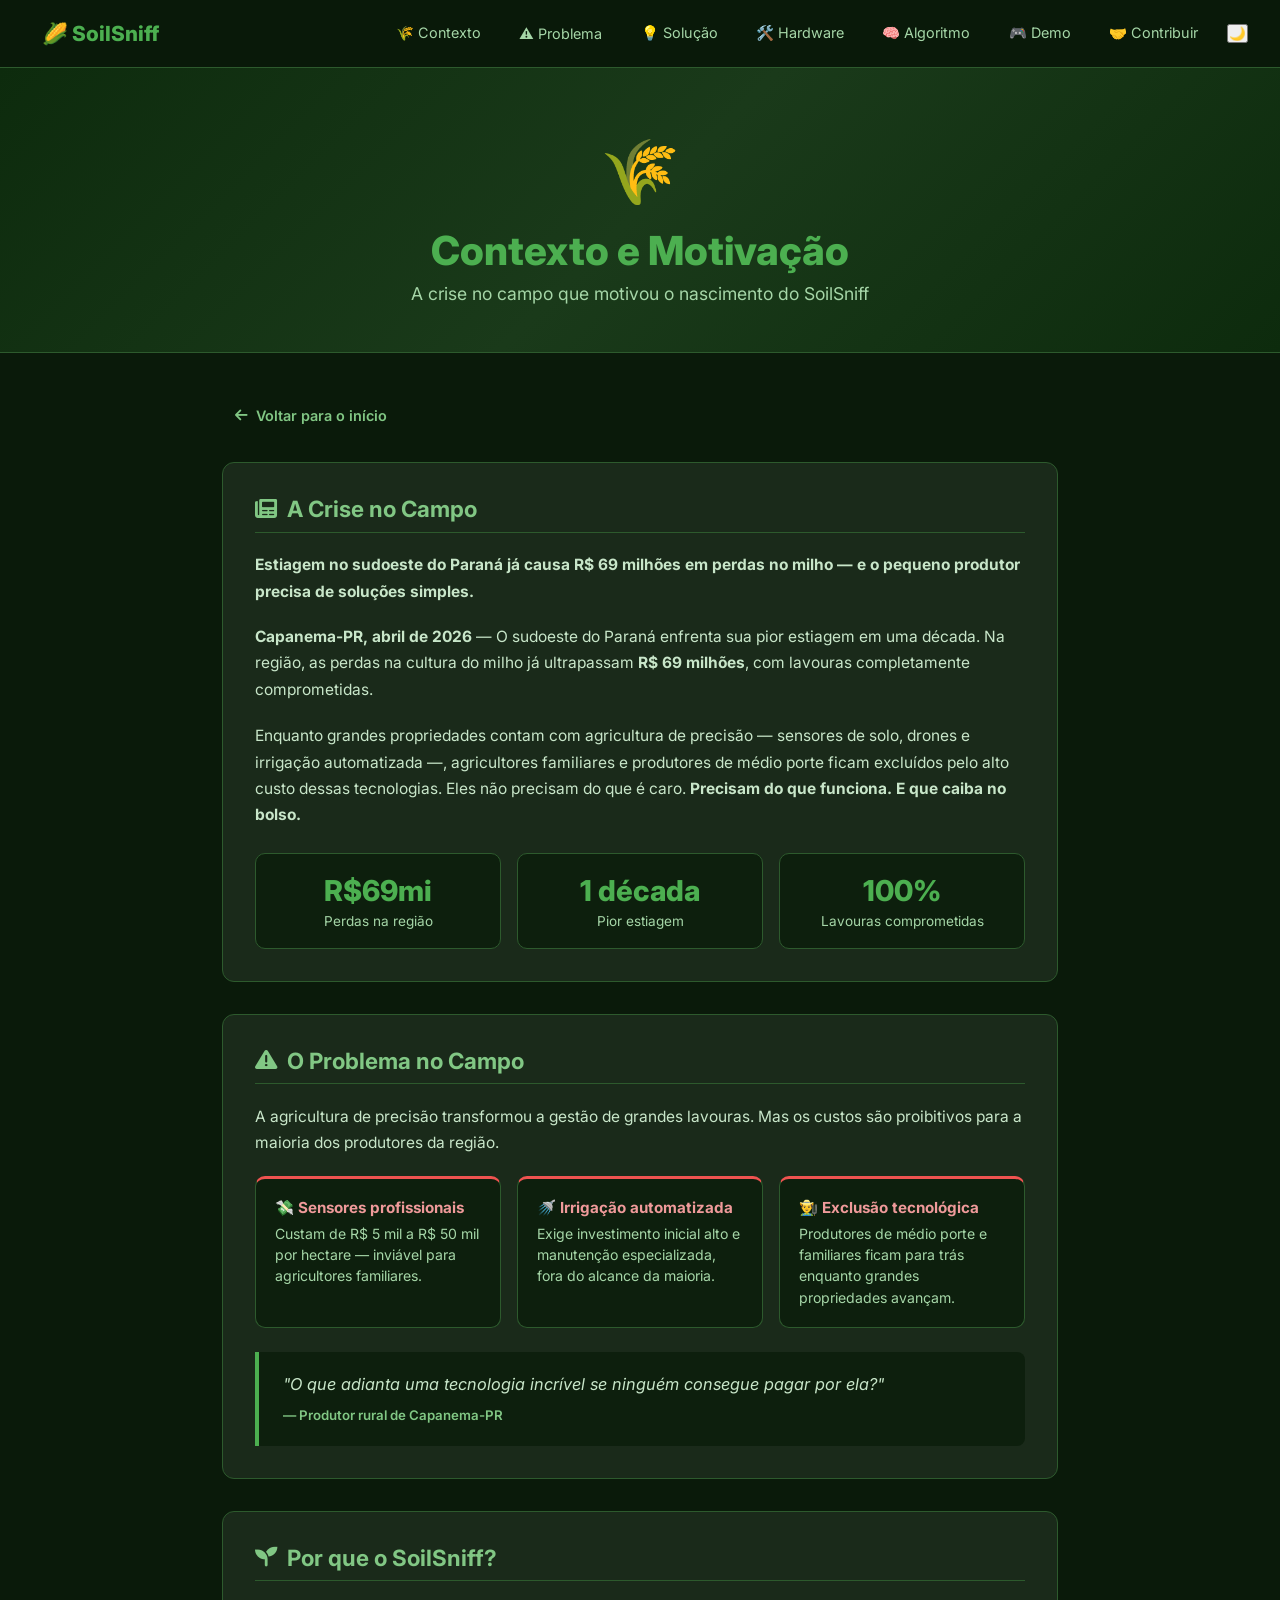
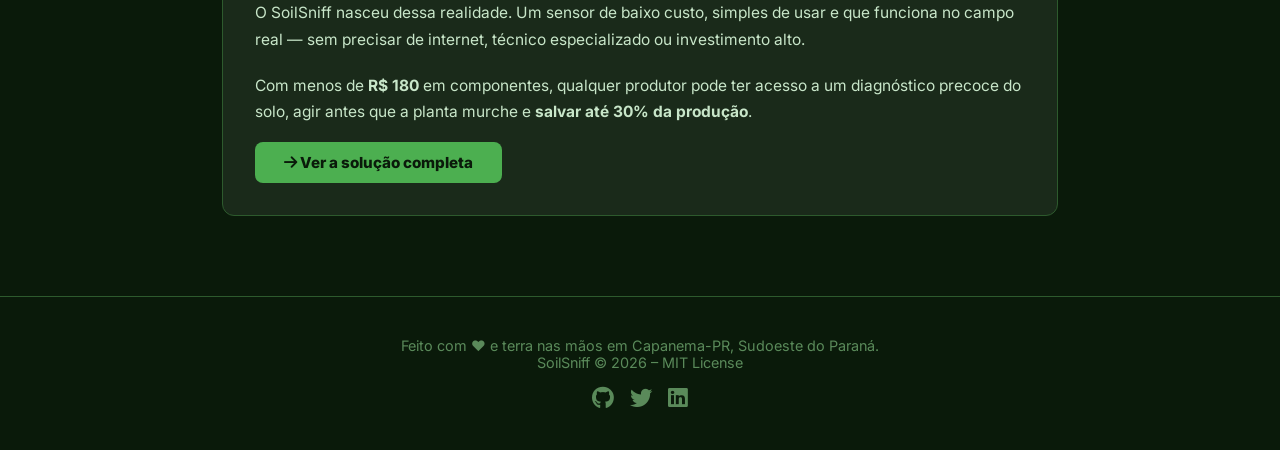
==== commit 90f91230: "ok" ====
--- a/paginas/pagina1.html
+++ b/paginas/pagina1.html
@@ -1,255 +1,100 @@
-<!DOCTYPE html>
-<html lang="pt-BR">
-<head>
-  <meta charset="UTF-8" />
-  <meta name="viewport" content="width=device-width, initial-scale=1.0" />
-  <title>SoilSniff - Contexto</title>
-  <link href="https://fonts.googleapis.com/css2?family=Inter:wght@400;600;700;800&display=swap" rel="stylesheet">
-  <link rel="stylesheet" href="https://cdnjs.cloudflare.com/ajax/libs/font-awesome/6.0.0-beta3/css/all.min.css">
-  <style>
-    * { margin: 0; padding: 0; box-sizing: border-box; }
-
-    body {
-      font-family: 'Inter', 'Segoe UI', sans-serif;
-      background: #0a1a0a;
-      color: #e8f5e8;
-      min-height: 100vh;
-    }
-
-    nav {
-      background: rgba(10, 26, 10, 0.97);
-      border-bottom: 1px solid #2d5a2d;
-      padding: 1rem 2rem;
-      position: sticky;
-      top: 0;
-      z-index: 100;
-      display: flex;
-      align-items: center;
-      gap: 1.2rem;
-      flex-wrap: wrap;
-    }
-    .nav-brand { font-size: 1.3rem; font-weight: 800; color: #4caf50; text-decoration: none; margin-right: auto; }
-    nav a { color: #a5d6a7; text-decoration: none; font-size: 0.9rem; padding: 0.3rem 0.6rem; border-radius: 4px; transition: background 0.2s; }
-    nav a:hover { background: #1b3a1b; color: #81c784; }
-
-    .hero {
-      background: linear-gradient(135deg, #0d2b0d 0%, #1a3a1a 50%, #0d2b0d 100%);
-      padding: 4rem 2rem 3rem;
-      text-align: center;
-      border-bottom: 1px solid #2d5a2d;
-    }
-    .hero-icon { font-size: 4rem; margin-bottom: 1rem; }
-    .hero h1 { font-size: 2.5rem; font-weight: 800; color: #4caf50; margin-bottom: 0.5rem; }
-    .hero p { font-size: 1.1rem; color: #a5d6a7; max-width: 600px; margin: 0 auto; }
-
-    .container { max-width: 900px; margin: 0 auto; padding: 3rem 2rem; }
-
-    .voltar {
-      display: inline-flex;
-      align-items: center;
-      gap: 0.5rem;
-      color: #81c784;
-      text-decoration: none;
-      font-size: 0.9rem;
-      font-weight: 600;
-      margin-bottom: 2rem;
-      padding: 0.4rem 0.8rem;
-      border-radius: 6px;
-      transition: background 0.2s;
-    }
-    .voltar:hover { background: #1b3a1b; }
-
-    .section {
-      background: #1a2a1a;
-      border: 1px solid #2d5a2d;
-      border-radius: 12px;
-      padding: 2rem;
-      margin-bottom: 2rem;
-    }
-    .section h2 {
-      font-size: 1.4rem;
-      font-weight: 700;
-      color: #81c784;
-      margin-bottom: 1.2rem;
-      padding-bottom: 0.6rem;
-      border-bottom: 1px solid #2d5a2d;
-      display: flex;
-      align-items: center;
-      gap: 0.6rem;
-    }
-    .section p { color: #c8e6c9; line-height: 1.7; font-size: 0.97rem; }
-
-    .manchete {
-      font-size: 1.15rem;
-      font-weight: 700;
-      color: #81c784;
-      line-height: 1.5;
-      margin-bottom: 1.2rem;
-    }
-
-    .stats-grid {
-      display: grid;
-      grid-template-columns: repeat(auto-fit, minmax(140px, 1fr));
-      gap: 1rem;
-      margin-top: 1.5rem;
-    }
-    .stat-card {
-      background: #0d1f0d;
-      border: 1px solid #2d5a2d;
-      border-radius: 10px;
-      padding: 1.2rem;
-      text-align: center;
-    }
-    .stat-number { font-size: 1.8rem; font-weight: 800; color: #4caf50; }
-    .stat-card div:last-child { color: #a5d6a7; font-size: 0.85rem; margin-top: 0.3rem; }
-
-    .problema-grid {
-      display: grid;
-      grid-template-columns: repeat(auto-fit, minmax(220px, 1fr));
-      gap: 1rem;
-      margin-top: 1.2rem;
-    }
-    .problema-item {
-      background: #0d1f0d;
-      border: 1px solid #2d5a2d;
-      border-top: 3px solid #ef5350;
-      border-radius: 10px;
-      padding: 1.2rem;
-    }
-    .problema-item h4 { color: #ef9a9a; font-size: 0.95rem; margin-bottom: 0.4rem; }
-    .problema-item p { color: #a5d6a7; font-size: 0.88rem; line-height: 1.5; }
-
-    .citacao {
-      background: #0d1f0d;
-      border-left: 4px solid #4caf50;
-      border-radius: 0 8px 8px 0;
-      padding: 1.2rem 1.5rem;
-      margin-top: 1.5rem;
-      font-style: italic;
-      color: #c8e6c9;
-      font-size: 1.02rem;
-      line-height: 1.6;
-    }
-    .citacao span {
-      display: block;
-      margin-top: 0.5rem;
-      font-style: normal;
-      font-size: 0.83rem;
-      color: #81c784;
-      font-weight: 600;
-    }
-
-    .btn {
-      display: inline-block;
-      background: #4caf50;
-      color: #0a1a0a;
-      font-weight: 800;
-      font-size: 0.95rem;
-      padding: 0.7rem 1.8rem;
-      border-radius: 8px;
-      text-decoration: none;
-      transition: background 0.2s, transform 0.2s;
-      margin-top: 1rem;
-    }
-    .btn:hover { background: #81c784; transform: translateY(-2px); }
-
-    footer {
-      text-align: center;
-      padding: 2.5rem 2rem;
-      border-top: 1px solid #2d5a2d;
-      color: #5a8a5a;
-      font-size: 0.9rem;
-    }
-    .footer-icons { margin-top: 1rem; font-size: 1.4rem; display: flex; gap: 1rem; justify-content: center; }
-    .footer-icons i { color: #5a8a5a; transition: color 0.2s; cursor: pointer; }
-    .footer-icons i:hover { color: #4caf50; }
-  </style>
-</head>
-<body>
-
-  <nav>
-    <a class="nav-brand" href="../index.html">🌽 SoilSniff</a>
-    <a href="../paginas/pagina1.html">🌾 Contexto</a>
-    <a href="../paginas/pagina2.html">⚠️ Problema</a>
-    <a href="../paginas/pagina3.html">💡 Solução</a>
-    <a href="../paginas/pagina4.html">🛠️ Hardware</a>
-    <a href="../paginas/pagina5.html">🧠 Algoritmo</a>
-    <a href="../paginas/pagina6.html">🎮 Demo</a>
-    <a href="../paginas/pagina7.html">🤝 Contribuir</a>
-  </nav>
-
-  <div class="hero">
-    <div class="hero-icon">🌾</div>
-    <h1>Contexto e Motivação</h1>
-    <p>A crise no campo que motivou o nascimento do SoilSniff</p>
-  </div>
-
-  <div class="container">
-
-    <a href="../index.html" class="voltar">
-      <i class="fas fa-arrow-left"></i> Voltar para o início
-    </a>
-
-    <!-- MANCHETE -->
-    <div class="section">
-      <h2><i class="fas fa-newspaper"></i> A Crise no Campo</h2>
-      <p class="manchete">Estiagem no sudoeste do Paraná já causa R$ 69 milhões em perdas no milho — e o pequeno produtor precisa de soluções simples.</p>
-      <p><strong style="color:#81c784;">Capanema-PR, abril de 2026</strong> — O sudoeste do Paraná enfrenta sua pior estiagem em uma década. Na região, as perdas na cultura do milho já ultrapassam <strong>R$ 69 milhões</strong>, com lavouras completamente comprometidas.</p>
-      <br>
-      <p>Enquanto grandes propriedades contam com agricultura de precisão — sensores de solo, drones e irrigação automatizada —, agricultores familiares e produtores de médio porte ficam excluídos pelo alto custo dessas tecnologias. Eles não precisam do que é caro. <strong>Precisam do que funciona. E que caiba no bolso.</strong></p>
-      <div class="stats-grid">
-        <div class="stat-card"><div class="stat-number">R$69mi</div><div>Perdas na região</div></div>
-        <div class="stat-card"><div class="stat-number">1 década</div><div>Pior estiagem</div></div>
-        <div class="stat-card"><div class="stat-number">100%</div><div>Lavouras comprometidas</div></div>
-      </div>
-    </div>
-
-    <!-- PROBLEMA -->
-    <div class="section">
-      <h2><i class="fas fa-exclamation-triangle"></i> O Problema no Campo</h2>
-      <p>A agricultura de precisão transformou a gestão de grandes lavouras. Mas os custos são proibitivos para a maioria dos produtores da região.</p>
-      <div class="problema-grid">
-        <div class="problema-item">
-          <h4>💸 Sensores profissionais</h4>
-          <p>Custam de R$ 5 mil a R$ 50 mil por hectare — inviável para agricultores familiares.</p>
-        </div>
-        <div class="problema-item">
-          <h4>🚿 Irrigação automatizada</h4>
-          <p>Exige investimento inicial alto e manutenção especializada, fora do alcance da maioria.</p>
-        </div>
-        <div class="problema-item">
-          <h4>👨‍🌾 Exclusão tecnológica</h4>
-          <p>Produtores de médio porte e familiares ficam para trás enquanto grandes propriedades avançam.</p>
-        </div>
-      </div>
-      <div class="citacao">
-        "O que adianta uma tecnologia incrível se ninguém consegue pagar por ela?"
-        <span>— Produtor rural de Capanema-PR</span>
-      </div>
-    </div>
-
-    <!-- POR QUE SOILSNIFF -->
-    <div class="section">
-      <h2><i class="fas fa-seedling"></i> Por que o SoilSniff?</h2>
-      <p>O SoilSniff nasceu dessa realidade. Um sensor de baixo custo, simples de usar e que funciona no campo real — sem precisar de internet, técnico especializado ou investimento alto.</p>
-      <br>
-      <p>Com menos de <strong>R$ 180</strong> em componentes, qualquer produtor pode ter acesso a um diagnóstico precoce do solo, agir antes que a planta murche e <strong>salvar até 30% da produção</strong>.</p>
-      <div style="text-align:center;">
-        <a href="../paginas/pagina3.html" class="btn"><i class="fas fa-arrow-right"></i> Ver a solução completa</a>
-      </div>
-    </div>
-
-  </div>
-
-  <footer>
-    <p>Feito com ❤️ e terra nas mãos em Capanema-PR, Sudoeste do Paraná.</p>
-    <p style="margin-top:0.4rem; font-size:0.8rem;">SoilSniff © 2026 – MIT License</p>
-    <div class="footer-icons">
-      <i class="fab fa-github"></i>
-      <i class="fab fa-twitter"></i>
-      <i class="fab fa-linkedin"></i>
-    </div>
-  </footer>
-
-</body>
+<!DOCTYPE html>
+<html lang="pt-BR">
+<head>
+  <meta charset="UTF-8" />
+  <meta name="viewport" content="width=device-width, initial-scale=1.0" />
+  <title>SoilSniff - Contexto</title>
+  <link href="https://fonts.googleapis.com/css2?family=Inter:wght@400;600;700;800&display=swap" rel="stylesheet">
+  <link rel="stylesheet" href="https://cdnjs.cloudflare.com/ajax/libs/font-awesome/6.0.0-beta3/css/all.min.css">
+  <link rel="stylesheet" href="../style.css">
+</head>
+<body class="page-pagina1">
+
+  <nav>
+    <a class="nav-brand" href="../index.html">🌽 SoilSniff</a>
+    <a href="../paginas/pagina1.html">🌾 Contexto</a>
+    <a href="../paginas/pagina2.html">⚠️ Problema</a>
+    <a href="../paginas/pagina3.html">💡 Solução</a>
+    <a href="../paginas/pagina4.html">🛠️ Hardware</a>
+    <a href="../paginas/pagina5.html">🧠 Algoritmo</a>
+    <a href="../paginas/pagina6.html">🎮 Demo</a>
+    <a href="../paginas/pagina7.html">🤝 Contribuir</a>
+    <button id="theme-toggle" class="theme-btn" aria-label="Alternar Modo Escuro">🌙</button>
+  </nav>
+
+  <div class="hero">
+    <div class="hero-icon">🌾</div>
+    <h1>Contexto e Motivação</h1>
+    <p>A crise no campo que motivou o nascimento do SoilSniff</p>
+  </div>
+
+  <div class="container">
+
+    <a href="../index.html" class="voltar">
+      <i class="fas fa-arrow-left"></i> Voltar para o início
+    </a>
+
+    <!-- MANCHETE -->
+    <div class="section">
+      <h2><i class="fas fa-newspaper"></i> A Crise no Campo</h2>
+      <p class="manchete">Estiagem no sudoeste do Paraná já causa R$ 69 milhões em perdas no milho — e o pequeno produtor precisa de soluções simples.</p>
+      <p><strong class="text-green-highlight">Capanema-PR, abril de 2026</strong> — O sudoeste do Paraná enfrenta sua pior estiagem em uma década. Na região, as perdas na cultura do milho já ultrapassam <strong>R$ 69 milhões</strong>, com lavouras completamente comprometidas.</p>
+      <br>
+      <p>Enquanto grandes propriedades contam com agricultura de precisão — sensores de solo, drones e irrigação automatizada —, agricultores familiares e produtores de médio porte ficam excluídos pelo alto custo dessas tecnologias. Eles não precisam do que é caro. <strong>Precisam do que funciona. E que caiba no bolso.</strong></p>
+      <div class="stats-grid">
+        <div class="stat-card"><div class="stat-number">R$69mi</div><div>Perdas na região</div></div>
+        <div class="stat-card"><div class="stat-number">1 década</div><div>Pior estiagem</div></div>
+        <div class="stat-card"><div class="stat-number">100%</div><div>Lavouras comprometidas</div></div>
+      </div>
+    </div>
+
+    <!-- PROBLEMA -->
+    <div class="section">
+      <h2><i class="fas fa-exclamation-triangle"></i> O Problema no Campo</h2>
+      <p>A agricultura de precisão transformou a gestão de grandes lavouras. Mas os custos são proibitivos para a maioria dos produtores da região.</p>
+      <div class="problema-grid">
+        <div class="problema-item">
+          <h4>💸 Sensores profissionais</h4>
+          <p>Custam de R$ 5 mil a R$ 50 mil por hectare — inviável para agricultores familiares.</p>
+        </div>
+        <div class="problema-item">
+          <h4>🚿 Irrigação automatizada</h4>
+          <p>Exige investimento inicial alto e manutenção especializada, fora do alcance da maioria.</p>
+        </div>
+        <div class="problema-item">
+          <h4>👨‍🌾 Exclusão tecnológica</h4>
+          <p>Produtores de médio porte e familiares ficam para trás enquanto grandes propriedades avançam.</p>
+        </div>
+      </div>
+      <div class="citacao">
+        "O que adianta uma tecnologia incrível se ninguém consegue pagar por ela?"
+        <span>— Produtor rural de Capanema-PR</span>
+      </div>
+    </div>
+
+    <!-- POR QUE SOILSNIFF -->
+    <div class="section">
+      <h2><i class="fas fa-seedling"></i> Por que o SoilSniff?</h2>
+      <p>O SoilSniff nasceu dessa realidade. Um sensor de baixo custo, simples de usar e que funciona no campo real — sem precisar de internet, técnico especializado ou investimento alto.</p>
+      <br>
+      <p>Com menos de <strong>R$ 180</strong> em componentes, qualquer produtor pode ter acesso a um diagnóstico precoce do solo, agir antes que a planta murche e <strong>salvar até 30% da produção</strong>.</p>
+      <div class="center-text">
+        <a href="../paginas/pagina3.html" class="btn"><i class="fas fa-arrow-right"></i> Ver a solução completa</a>
+      </div>
+    </div>
+
+  </div>
+
+  <footer>
+    <p>Feito com ❤️ e terra nas mãos em Capanema-PR, Sudoeste do Paraná.</p>
+    <p class="footer-license">SoilSniff © 2026 – MIT License</p>
+    <div class="footer-icons">
+      <i class="fab fa-github"></i>
+      <i class="fab fa-twitter"></i>
+      <i class="fab fa-linkedin"></i>
+    </div>
+  </footer>
+
+  <script src="../script.js"></script>
+</body>
 </html>
--- a/style.css
+++ b/style.css
@@ -0,0 +1,10 @@
+/* Arquivo principal de estilos */
+@import url('css/global.css');
+@import url('css/index.css');
+@import url('css/pagina1.css');
+@import url('css/pagina2.css');
+@import url('css/pagina3.css');
+@import url('css/pagina4.css');
+@import url('css/pagina5.css');
+@import url('css/pagina6.css');
+@import url('css/pagina7.css');
